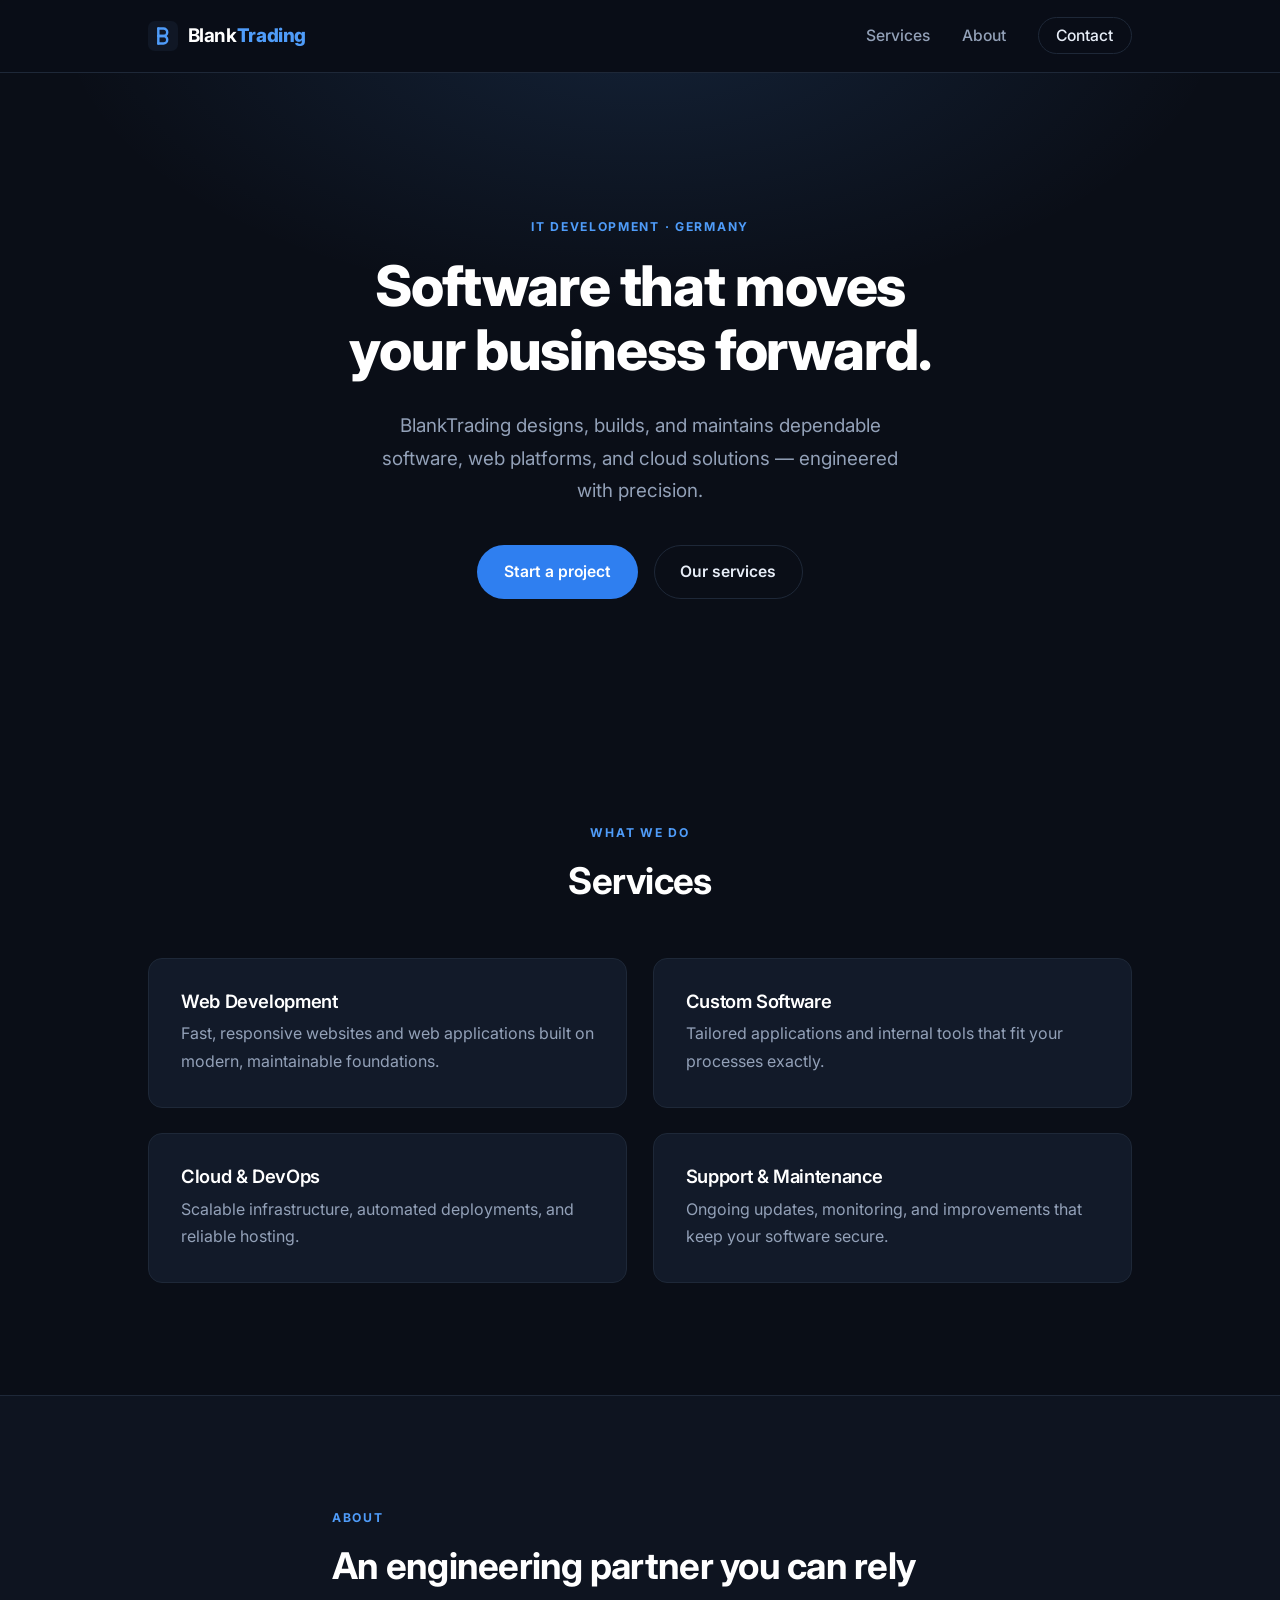
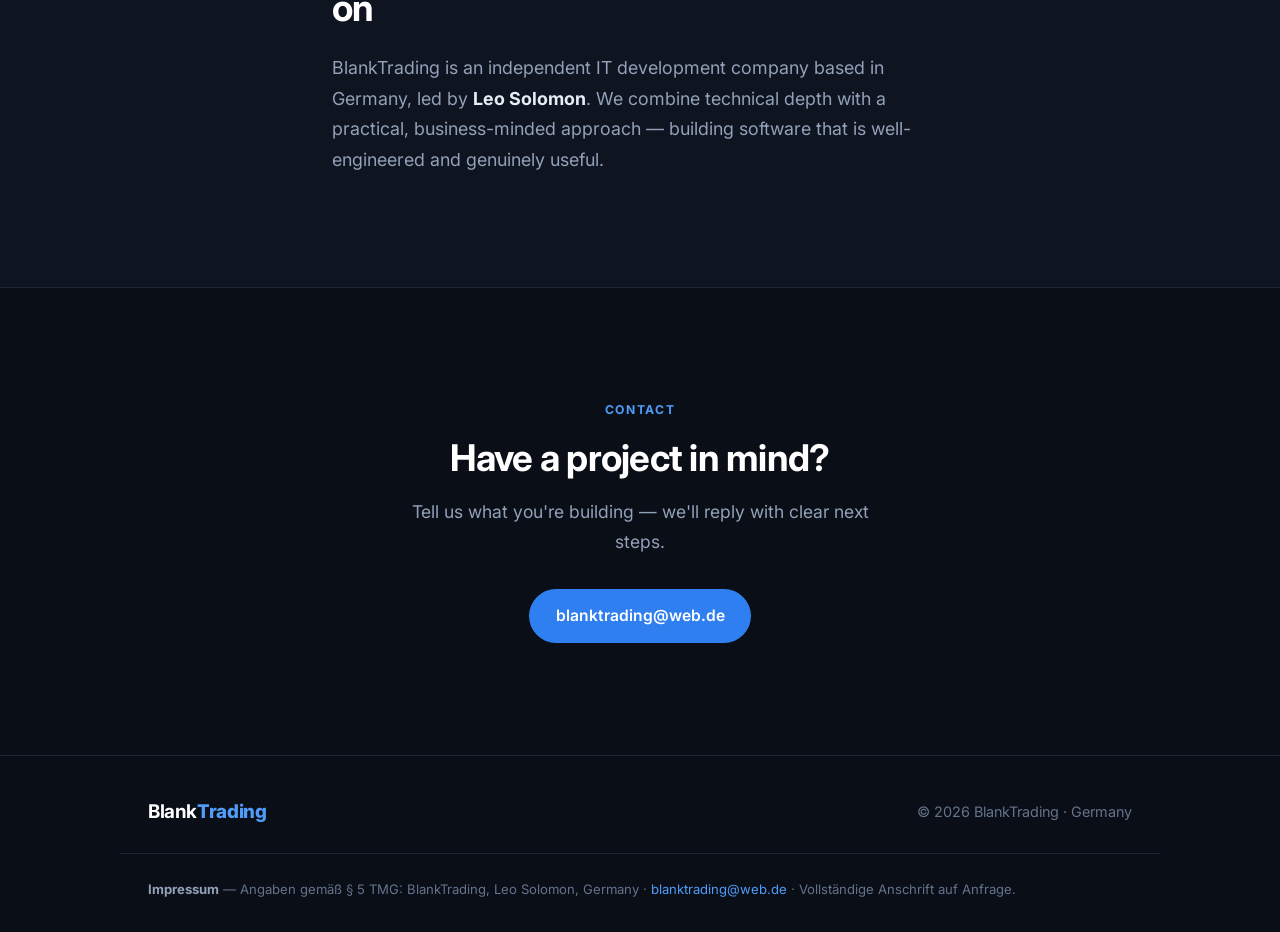
==== index.html @ 113b31e5 "Add BlankTrading company website Clean, dark, single-page advertising site for BlankTrading, an IT d" ====
<!DOCTYPE html>
<html lang="en">
<head>
  <meta charset="UTF-8" />
  <meta name="viewport" content="width=device-width, initial-scale=1.0" />
  <meta name="description" content="BlankTrading is a Germany-based IT development company building reliable software, web platforms, and cloud solutions." />
  <meta name="theme-color" content="#0a0e17" />
  <title>BlankTrading — IT Development</title>
  <link rel="preconnect" href="https://fonts.googleapis.com" />
  <link rel="preconnect" href="https://fonts.gstatic.com" crossorigin />
  <link href="https://fonts.googleapis.com/css2?family=Inter:wght@400;500;600;700;800&display=swap" rel="stylesheet" />
  <link rel="stylesheet" href="styles.css" />
  <link rel="icon" href="data:image/svg+xml,%3Csvg xmlns='http://www.w3.org/2000/svg' viewBox='0 0 32 32'%3E%3Crect width='32' height='32' rx='7' fill='%23101725'/%3E%3Cg fill='none' stroke='%234f9cf9' stroke-width='2.6' stroke-linecap='round' stroke-linejoin='round'%3E%3Cpath d='M11 8V24'/%3E%3Cpath d='M11 8H16.5a4 4 0 0 1 0 8H11'/%3E%3Cpath d='M11 16H16.5a4 4 0 0 1 0 8H11'/%3E%3C/g%3E%3C/svg%3E" />
</head>
<body>
  <a class="skip-link" href="#main">Skip to content</a>

  <header class="site-header" id="top">
    <div class="container header-inner">
      <a class="brand" href="#top" aria-label="BlankTrading home">
        <span class="brand-mark" aria-hidden="true">
          <svg viewBox="0 0 32 32" width="30" height="30" role="img">
            <rect width="32" height="32" rx="7" fill="#101725" />
            <g fill="none" stroke="#4f9cf9" stroke-width="2.6" stroke-linecap="round" stroke-linejoin="round">
              <path d="M11 8V24" />
              <path d="M11 8H16.5a4 4 0 0 1 0 8H11" />
              <path d="M11 16H16.5a4 4 0 0 1 0 8H11" />
            </g>
          </svg>
        </span>
        <span class="brand-name">Blank<strong>Trading</strong></span>
      </a>

      <nav class="site-nav" aria-label="Primary">
        <button class="nav-toggle" aria-expanded="false" aria-controls="nav-menu" aria-label="Toggle navigation">
          <span></span><span></span><span></span>
        </button>
        <ul class="nav-menu" id="nav-menu">
          <li><a href="#services">Services</a></li>
          <li><a href="#about">About</a></li>
          <li><a href="#contact" class="nav-cta">Contact</a></li>
        </ul>
      </nav>
    </div>
  </header>

  <main id="main">
    <!-- Hero -->
    <section class="hero">
      <div class="container hero-inner">
        <p class="eyebrow">IT Development · Germany</p>
        <h1>Software that moves your business forward.</h1>
        <p class="lead">
          BlankTrading designs, builds, and maintains dependable software, web
          platforms, and cloud solutions — engineered with precision.
        </p>
        <div class="hero-actions">
          <a href="#contact" class="btn btn-primary">Start a project</a>
          <a href="#services" class="btn btn-ghost">Our services</a>
        </div>
      </div>
    </section>

    <!-- Services -->
    <section class="section" id="services">
      <div class="container">
        <div class="section-head">
          <p class="eyebrow">What we do</p>
          <h2>Services</h2>
        </div>

        <div class="grid grid-2">
          <article class="card">
            <h3>Web Development</h3>
            <p>Fast, responsive websites and web applications built on modern, maintainable foundations.</p>
          </article>

          <article class="card">
            <h3>Custom Software</h3>
            <p>Tailored applications and internal tools that fit your processes exactly.</p>
          </article>

          <article class="card">
            <h3>Cloud &amp; DevOps</h3>
            <p>Scalable infrastructure, automated deployments, and reliable hosting.</p>
          </article>

          <article class="card">
            <h3>Support &amp; Maintenance</h3>
            <p>Ongoing updates, monitoring, and improvements that keep your software secure.</p>
          </article>
        </div>
      </div>
    </section>

    <!-- About -->
    <section class="section section-alt" id="about">
      <div class="container about-inner">
        <div class="section-head section-head-left">
          <p class="eyebrow">About</p>
          <h2>An engineering partner you can rely on</h2>
        </div>
        <p class="about-text">
          BlankTrading is an independent IT development company based in Germany,
          led by <strong>Leo Solomon</strong>. We combine technical depth with a
          practical, business-minded approach — building software that is
          well-engineered and genuinely useful.
        </p>
      </div>
    </section>

    <!-- Contact -->
    <section class="section contact" id="contact">
      <div class="container contact-inner">
        <p class="eyebrow">Contact</p>
        <h2>Have a project in mind?</h2>
        <p class="contact-lead">Tell us what you're building — we'll reply with clear next steps.</p>
        <a href="mailto:blanktrading@web.de" class="btn btn-primary">blanktrading@web.de</a>
      </div>
    </section>
  </main>

  <footer class="site-footer">
    <div class="container footer-inner">
      <span class="brand-name">Blank<strong>Trading</strong></span>
      <p class="footer-copy">&copy; <span id="year">2026</span> BlankTrading · Germany</p>
    </div>

    <!-- Impressum (legally required in Germany) -->
    <div class="container impressum" id="impressum">
      <p>
        <strong>Impressum</strong> — Angaben gemäß § 5 TMG:
        BlankTrading, Leo Solomon, Germany ·
        <a href="mailto:blanktrading@web.de">blanktrading@web.de</a> ·
        Vollständige Anschrift auf Anfrage.
      </p>
    </div>
  </footer>

  <script src="script.js" defer></script>
</body>
</html>
---- styles.css ----
/* ============================================================
   BlankTrading — stylesheet (dark, minimal)
   ============================================================ */

:root {
  --bg: #0a0e17;
  --bg-soft: #0e1420;
  --surface: #121a29;
  --border: #1e2838;
  --blue: #4f9cf9;
  --blue-strong: #2f7ff0;
  --text: #e7edf7;
  --muted: #93a1b8;
  --faint: #64748b;

  --radius: 14px;
  --container: 1040px;
  --font: "Inter", system-ui, -apple-system, "Segoe UI", Roboto, Helvetica, Arial, sans-serif;
}

*, *::before, *::after { box-sizing: border-box; }

html { scroll-behavior: smooth; }

body {
  margin: 0;
  font-family: var(--font);
  color: var(--text);
  background: var(--bg);
  line-height: 1.7;
  -webkit-font-smoothing: antialiased;
  text-rendering: optimizeLegibility;
}

@media (prefers-reduced-motion: reduce) {
  html { scroll-behavior: auto; }
  * { animation: none !important; transition: none !important; }
}

h1, h2, h3 { line-height: 1.15; letter-spacing: -0.02em; margin: 0 0 .5em; color: #fff; }
h1 { font-size: clamp(2.2rem, 5.2vw, 3.5rem); font-weight: 800; }
h2 { font-size: clamp(1.7rem, 3.4vw, 2.3rem); font-weight: 700; }
h3 { font-size: 1.15rem; font-weight: 600; }
p { margin: 0 0 1rem; }
a { color: var(--blue); text-decoration: none; }
a:hover { color: #7bb5fb; }
svg { display: block; max-width: 100%; }

.container {
  width: 100%;
  max-width: var(--container);
  margin: 0 auto;
  padding: 0 28px;
}

.skip-link {
  position: absolute;
  left: -999px; top: 0;
  background: var(--blue-strong);
  color: #fff;
  padding: 10px 16px;
  border-radius: 0 0 8px 0;
  z-index: 200;
}
.skip-link:focus { left: 0; }

.eyebrow {
  text-transform: uppercase;
  letter-spacing: .14em;
  font-size: .76rem;
  font-weight: 700;
  color: var(--blue);
  margin: 0 0 1rem;
}

/* ---------- Buttons ---------- */
.btn {
  display: inline-flex;
  align-items: center;
  justify-content: center;
  font-weight: 600;
  font-size: .98rem;
  padding: .8rem 1.6rem;
  border-radius: 999px;
  border: 1px solid transparent;
  cursor: pointer;
  transition: transform .15s ease, background .2s ease, border-color .2s ease, color .2s ease;
}
.btn:active { transform: translateY(1px); }
.btn-primary { background: var(--blue-strong); color: #fff; }
.btn-primary:hover { background: #3d89f5; color: #fff; }
.btn-ghost { background: transparent; color: var(--text); border-color: var(--border); }
.btn-ghost:hover { border-color: var(--blue); color: var(--blue); }

/* ---------- Header ---------- */
.site-header {
  position: sticky;
  top: 0;
  z-index: 100;
  background: rgba(10, 14, 23, .8);
  backdrop-filter: saturate(160%) blur(12px);
  border-bottom: 1px solid var(--border);
}
.header-inner {
  display: flex;
  align-items: center;
  justify-content: space-between;
  height: 72px;
}
.brand { display: inline-flex; align-items: center; gap: .6rem; color: #fff; }
.brand:hover { color: #fff; }
.brand-mark { display: inline-flex; border-radius: 8px; }
.brand-name { font-weight: 700; font-size: 1.18rem; letter-spacing: -0.02em; color: #fff; }
.brand-name strong { color: var(--blue); font-weight: 800; }

.site-nav { display: flex; align-items: center; }
.nav-menu { display: flex; align-items: center; gap: 2rem; list-style: none; margin: 0; padding: 0; }
.nav-menu a { color: var(--muted); font-weight: 500; font-size: .98rem; }
.nav-menu a:hover { color: #fff; }
.nav-cta {
  border: 1px solid var(--border);
  padding: .5rem 1.1rem;
  border-radius: 999px;
  color: var(--text) !important;
}
.nav-cta:hover { border-color: var(--blue); color: var(--blue) !important; }

.nav-toggle {
  display: none;
  flex-direction: column;
  justify-content: center;
  gap: 5px;
  width: 44px; height: 44px;
  background: transparent;
  border: 1px solid var(--border);
  border-radius: 10px;
  cursor: pointer;
}
.nav-toggle span { display: block; width: 20px; height: 2px; margin: 0 auto; background: var(--text); }

/* ---------- Hero ---------- */
.hero {
  background:
    radial-gradient(900px 460px at 50% -10%, rgba(79, 156, 249, .14), transparent 65%);
  padding: clamp(5rem, 13vw, 9rem) 0 clamp(4rem, 10vw, 7rem);
  text-align: center;
}
.hero-inner { max-width: 40rem; margin: 0 auto; }
.hero .lead {
  font-size: 1.18rem;
  color: var(--muted);
  margin: 0 auto;
  max-width: 34rem;
}
.hero-actions {
  display: flex;
  flex-wrap: wrap;
  gap: 1rem;
  justify-content: center;
  margin-top: 2.4rem;
}

/* ---------- Sections ---------- */
.section { padding: clamp(4.5rem, 9vw, 7rem) 0; }
.section-alt { background: var(--bg-soft); border-top: 1px solid var(--border); border-bottom: 1px solid var(--border); }
.section-head { max-width: 40rem; margin: 0 auto 3.5rem; text-align: center; }
.section-head-left { text-align: left; margin-left: 0; margin-bottom: 1.5rem; }

/* ---------- Grid / cards ---------- */
.grid { display: grid; gap: 1.6rem; }
.grid-2 { grid-template-columns: repeat(2, 1fr); }

.card {
  background: var(--surface);
  border: 1px solid var(--border);
  border-radius: var(--radius);
  padding: 2rem;
  transition: border-color .2s ease, transform .2s ease;
}
.card:hover { border-color: var(--blue); transform: translateY(-3px); }
.card h3 { margin-bottom: .5rem; }
.card p { margin: 0; color: var(--muted); }

/* ---------- About ---------- */
.about-inner { max-width: 42rem; }
.about-text { font-size: 1.12rem; color: var(--muted); margin: 0; }
.about-text strong { color: var(--text); }

/* ---------- Contact ---------- */
.contact { text-align: center; }
.contact-inner { max-width: 34rem; margin: 0 auto; }
.contact-lead { color: var(--muted); font-size: 1.1rem; margin: 0 0 2rem; }

/* ---------- Footer ---------- */
.site-footer {
  border-top: 1px solid var(--border);
  background: var(--bg);
  padding: 2.5rem 0 2rem;
}
.footer-inner {
  display: flex;
  flex-wrap: wrap;
  align-items: center;
  justify-content: space-between;
  gap: 1rem;
}
.footer-copy { margin: 0; color: var(--faint); font-size: .9rem; }
.impressum { padding-top: 1.5rem; margin-top: 1.5rem; border-top: 1px solid var(--border); }
.impressum p { margin: 0; color: var(--faint); font-size: .82rem; line-height: 1.7; }
.impressum strong { color: var(--muted); }
.impressum a { color: var(--blue); }

/* ---------- Responsive ---------- */
@media (max-width: 720px) {
  .grid-2 { grid-template-columns: 1fr; }
}

@media (max-width: 600px) {
  .nav-toggle { display: flex; }
  .nav-menu {
    position: absolute;
    top: 72px; left: 0; right: 0;
    flex-direction: column;
    align-items: stretch;
    gap: 0;
    background: var(--surface);
    border-bottom: 1px solid var(--border);
    padding: .5rem 0;
    display: none;
  }
  .nav-menu.open { display: flex; }
  .nav-menu li { padding: 0 28px; }
  .nav-menu a { display: block; padding: .8rem 0; }
  .nav-cta { text-align: center; margin: .5rem 0; }
}
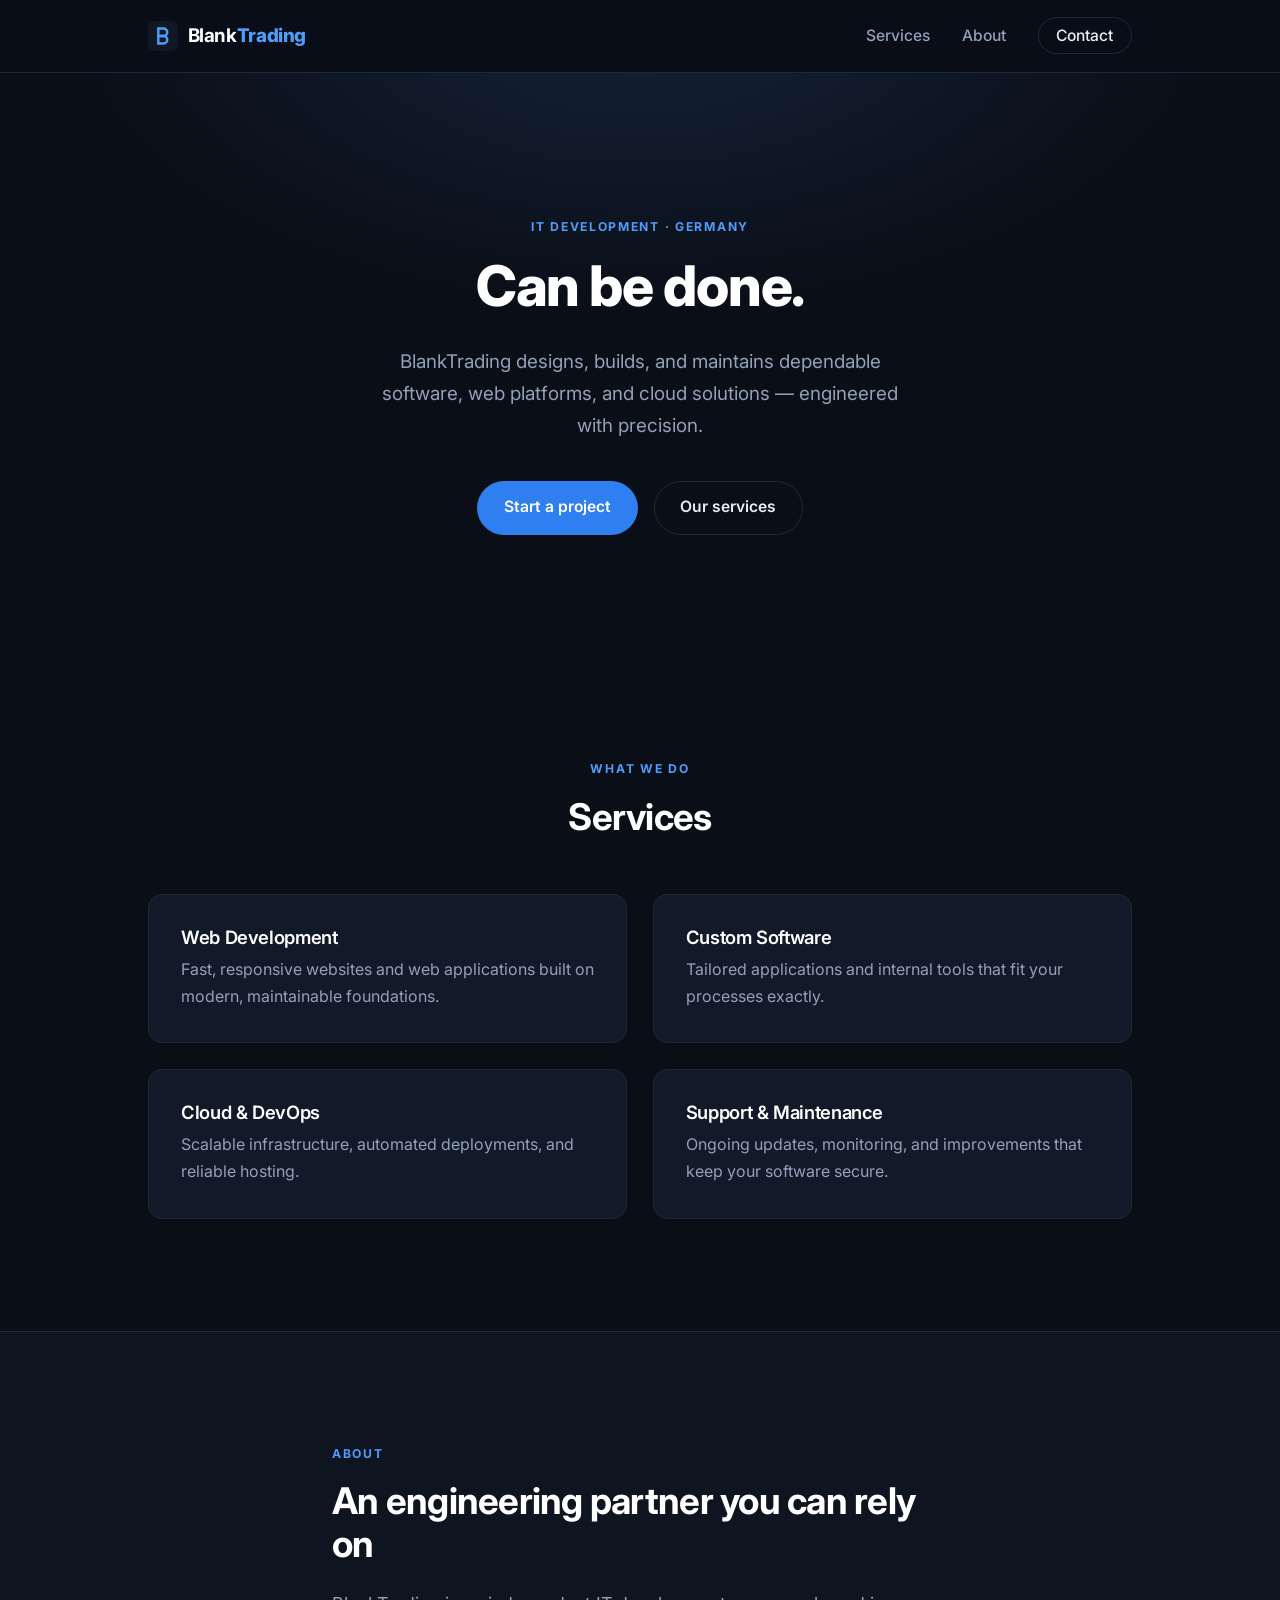
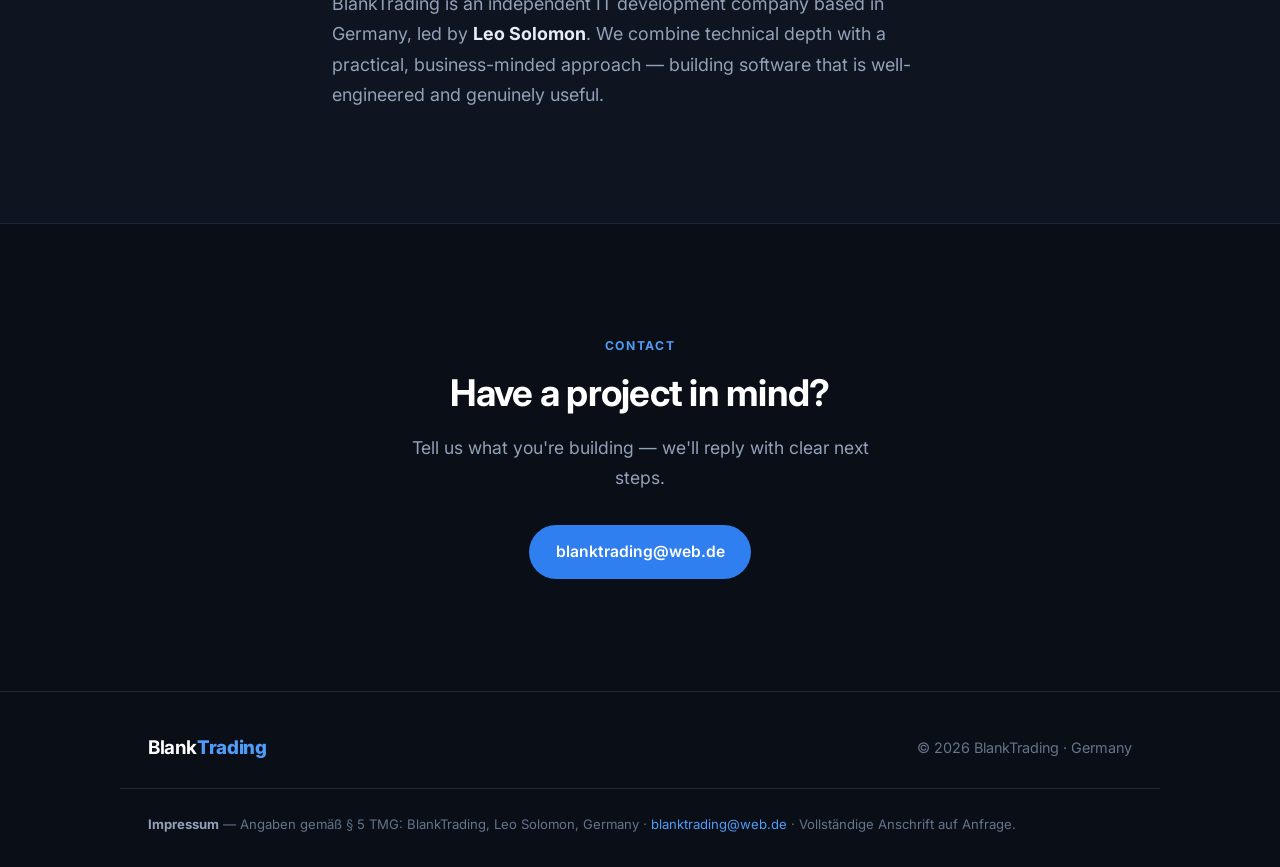
==== commit 51a763c8: "Update hero motto to "Can be done." Co-Authored-By: Claude Opus 4.8 <noreply@anthropic.com>" ====
--- a/index.html
+++ b/index.html
@@ -49,7 +49,7 @@
     <section class="hero">
       <div class="container hero-inner">
         <p class="eyebrow">IT Development · Germany</p>
-        <h1>Software that moves your business forward.</h1>
+        <h1>Can be done.</h1>
         <p class="lead">
           BlankTrading designs, builds, and maintains dependable software, web
           platforms, and cloud solutions — engineered with precision.
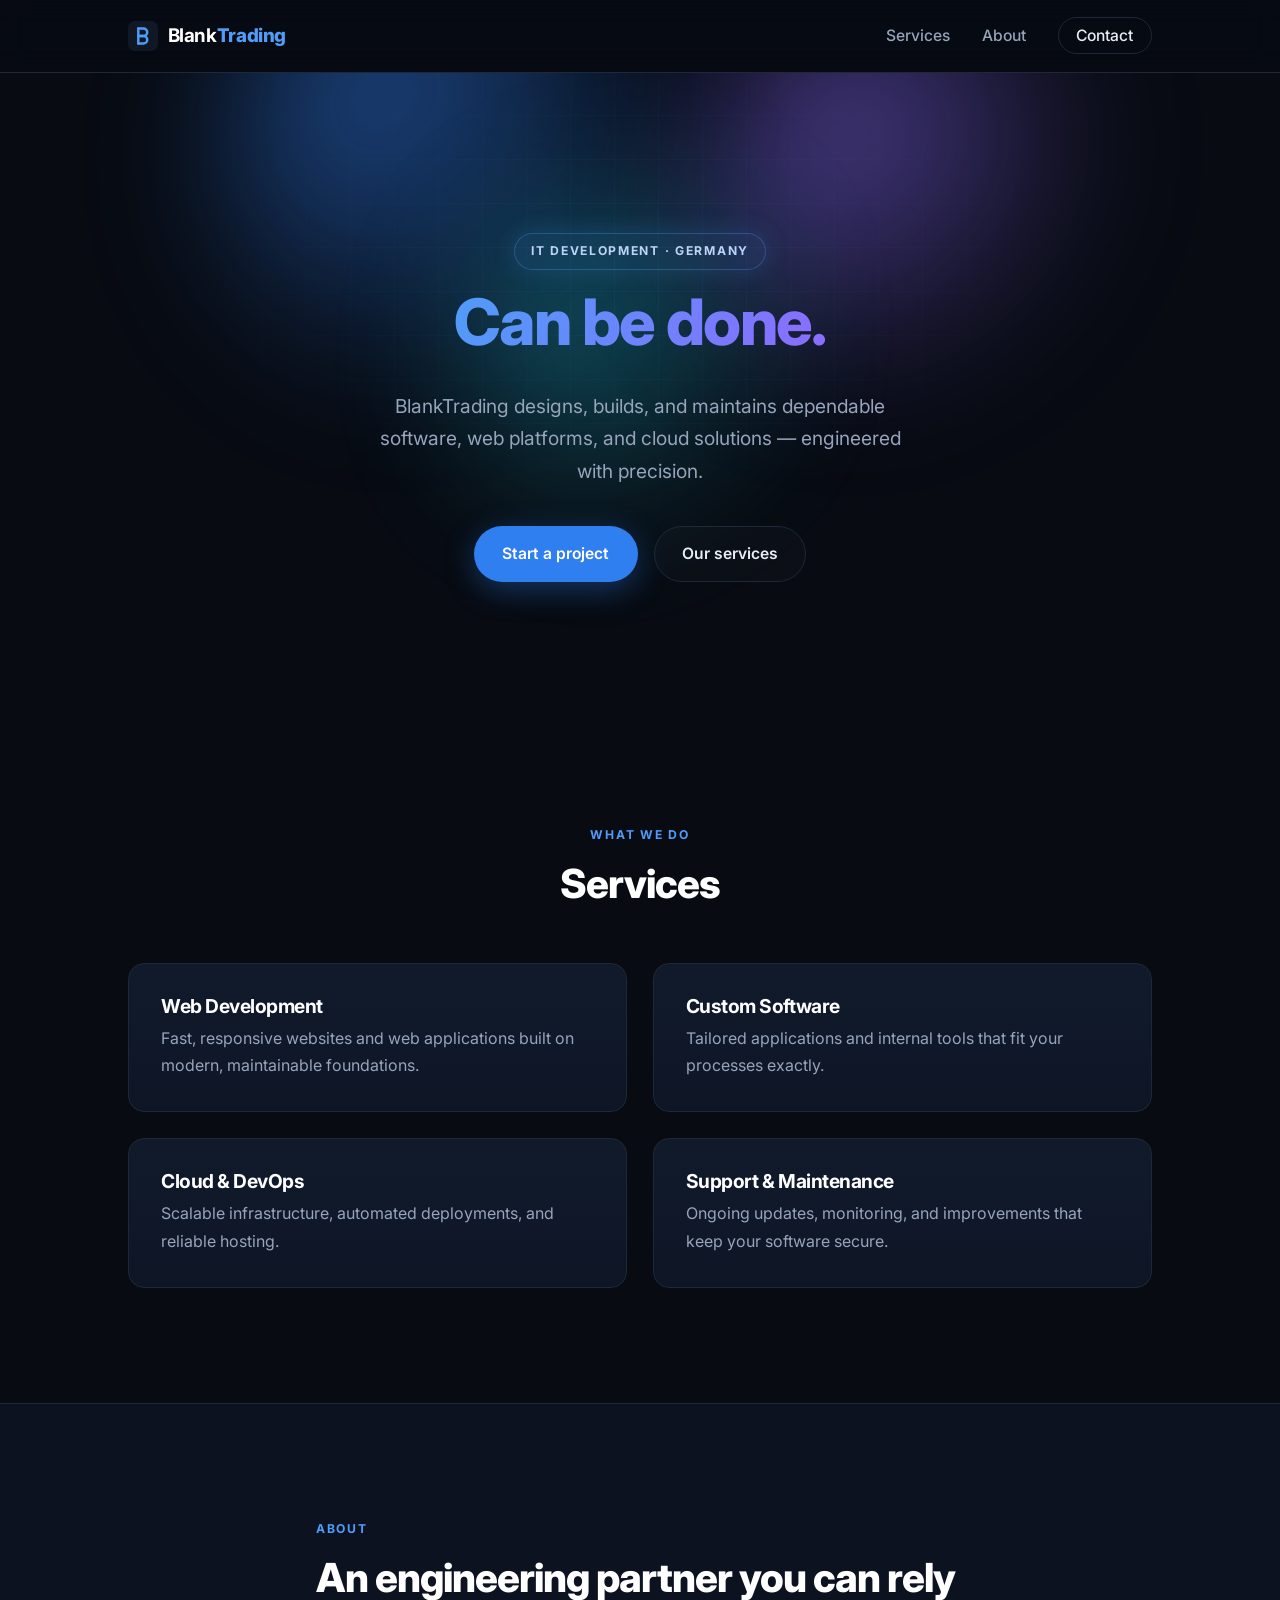
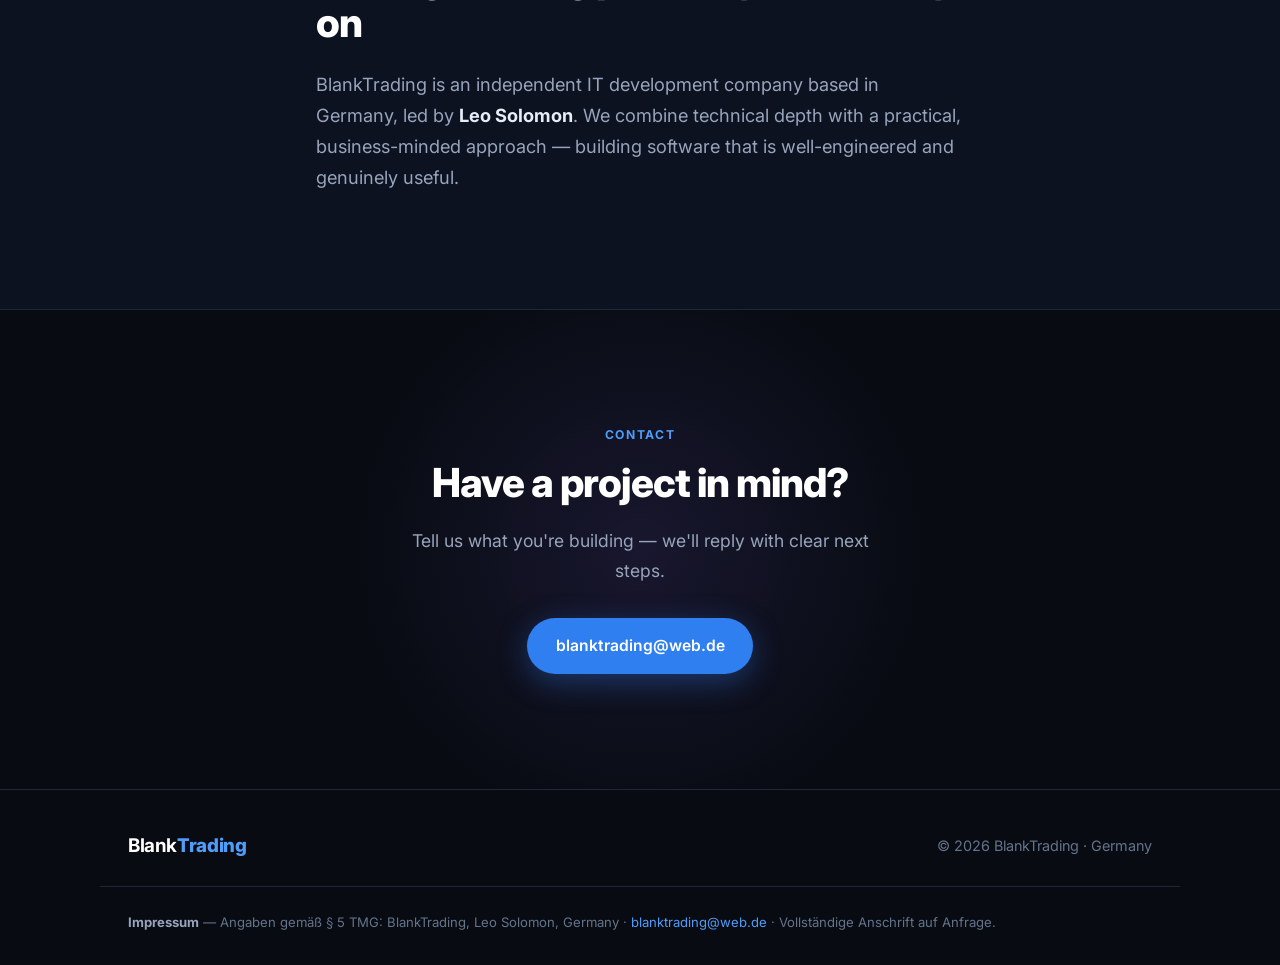
==== commit 29dbe4ad: "hihi" ====
--- a/index.html
+++ b/index.html
@@ -47,9 +47,15 @@
   <main id="main">
     <!-- Hero -->
     <section class="hero">
+      <div class="hero-bg" aria-hidden="true">
+        <span class="orb orb-1"></span>
+        <span class="orb orb-2"></span>
+        <span class="orb orb-3"></span>
+        <span class="hero-grid"></span>
+      </div>
       <div class="container hero-inner">
-        <p class="eyebrow">IT Development · Germany</p>
-        <h1>Can be done.</h1>
+        <p class="eyebrow eyebrow-badge">IT Development · Germany</p>
+        <h1><span class="grad-text">Can be done.</span></h1>
         <p class="lead">
           BlankTrading designs, builds, and maintains dependable software, web
           platforms, and cloud solutions — engineered with precision.
@@ -70,22 +76,60 @@
         </div>
 
         <div class="grid grid-2">
-          <article class="card">
+          <!-- Web Development — a website assembling itself -->
+          <article class="card card-anim" data-service="web">
+            <span class="aura aura-web" aria-hidden="true">
+              <span class="frame"></span>
+              <i class="cb cb-tl"></i><i class="cb cb-tr"></i><i class="cb cb-bl"></i><i class="cb cb-br"></i>
+              <i class="guide guide-1"></i>
+              <i class="guide guide-2"></i>
+              <span class="code">
+                <b>&lt;section class="hero"&gt;</b>
+                <b>&nbsp;&nbsp;&lt;h1&gt;Can be done.&lt;/h1&gt;</b>
+                <b>&lt;/section&gt;</b>
+              </span>
+            </span>
             <h3>Web Development</h3>
             <p>Fast, responsive websites and web applications built on modern, maintainable foundations.</p>
           </article>
 
-          <article class="card">
+          <!-- Custom Software — architecture graph with flowing data -->
+          <article class="card card-anim" data-service="software">
+            <span class="aura aura-software" aria-hidden="true">
+              <span class="frame"></span>
+              <i class="cb cb-tl"></i><i class="cb cb-tr"></i><i class="cb cb-bl"></i><i class="cb cb-br"></i>
+              <i class="nd nd-t"></i><i class="nd nd-r"></i><i class="nd nd-b"></i><i class="nd nd-l"></i>
+              <span class="code">
+                <b>#include &lt;core.h&gt;</b>
+                <b>int main() {</b>
+                <b>&nbsp;&nbsp;app.run();</b>
+              </span>
+            </span>
             <h3>Custom Software</h3>
             <p>Tailored applications and internal tools that fit your processes exactly.</p>
           </article>
 
-          <article class="card">
+          <!-- Cloud & DevOps — autoscaling servers syncing to a cloud -->
+          <article class="card card-anim" data-service="cloud">
+            <span class="aura aura-cloud" aria-hidden="true">
+              <span class="frame"></span>
+              <i class="cb cb-tl"></i><i class="cb cb-tr"></i><i class="cb cb-bl"></i><i class="cb cb-br"></i>
+              <svg class="cl cl-1" viewBox="0 0 64 40"><path d="M18 34a10 10 0 0 1 .5-19.9A13 13 0 0 1 44 15a9 9 0 0 1 4 19z"/></svg>
+              <svg class="cl cl-2" viewBox="0 0 64 40"><path d="M18 34a10 10 0 0 1 .5-19.9A13 13 0 0 1 44 15a9 9 0 0 1 4 19z"/></svg>
+              <svg class="cl cl-3" viewBox="0 0 64 40"><path d="M18 34a10 10 0 0 1 .5-19.9A13 13 0 0 1 44 15a9 9 0 0 1 4 19z"/></svg>
+            </span>
             <h3>Cloud &amp; DevOps</h3>
             <p>Scalable infrastructure, automated deployments, and reliable hosting.</p>
           </article>
 
-          <article class="card">
+          <!-- Support & Maintenance — live monitoring graph -->
+          <article class="card card-anim" data-service="support">
+            <span class="aura aura-support" aria-hidden="true">
+              <span class="frame"></span>
+              <i class="cb cb-tl"></i><i class="cb cb-tr"></i><i class="cb cb-bl"></i><i class="cb cb-br"></i>
+              <i class="st st-1"></i>
+              <i class="st st-2"></i>
+            </span>
             <h3>Support &amp; Maintenance</h3>
             <p>Ongoing updates, monitoring, and improvements that keep your software secure.</p>
           </article>
--- a/styles.css
+++ b/styles.css
@@ -1,20 +1,26 @@
 /* ============================================================
-   BlankTrading — stylesheet (dark, minimal)
+   BlankTrading — stylesheet (dark, flashy)
    ============================================================ */
 
 :root {
-  --bg: #0a0e17;
-  --bg-soft: #0e1420;
-  --surface: #121a29;
+  --bg: #080b12;
+  --bg-soft: #0c1220;
+  --surface: #111a2b;
+  --surface-2: #0e1626;
   --border: #1e2838;
   --blue: #4f9cf9;
   --blue-strong: #2f7ff0;
+  --cyan: #22d3ee;
+  --violet: #8b6cff;
   --text: #e7edf7;
-  --muted: #93a1b8;
+  --muted: #97a4bb;
   --faint: #64748b;
 
-  --radius: 14px;
-  --container: 1040px;
+  --grad: linear-gradient(120deg, #4f9cf9, #8b6cff 45%, #22d3ee);
+  --grad-soft: linear-gradient(120deg, rgba(79,156,249,.9), rgba(139,108,255,.9), rgba(34,211,238,.9));
+
+  --radius: 16px;
+  --container: 1080px;
   --font: "Inter", system-ui, -apple-system, "Segoe UI", Roboto, Helvetica, Arial, sans-serif;
 }
 
@@ -30,17 +36,19 @@
   line-height: 1.7;
   -webkit-font-smoothing: antialiased;
   text-rendering: optimizeLegibility;
+  overflow-x: hidden;
 }
 
 @media (prefers-reduced-motion: reduce) {
   html { scroll-behavior: auto; }
-  * { animation: none !important; transition: none !important; }
-}
-
-h1, h2, h3 { line-height: 1.15; letter-spacing: -0.02em; margin: 0 0 .5em; color: #fff; }
-h1 { font-size: clamp(2.2rem, 5.2vw, 3.5rem); font-weight: 800; }
-h2 { font-size: clamp(1.7rem, 3.4vw, 2.3rem); font-weight: 700; }
-h3 { font-size: 1.15rem; font-weight: 600; }
+  *, *::before, *::after { animation: none !important; transition: none !important; }
+  .reveal { opacity: 1 !important; transform: none !important; }
+}
+
+h1, h2, h3 { line-height: 1.12; letter-spacing: -0.025em; margin: 0 0 .5em; color: #fff; }
+h1 { font-size: clamp(2.4rem, 6vw, 4rem); font-weight: 800; }
+h2 { font-size: clamp(1.8rem, 3.6vw, 2.5rem); font-weight: 800; }
+h3 { font-size: 1.2rem; font-weight: 700; }
 p { margin: 0 0 1rem; }
 a { color: var(--blue); text-decoration: none; }
 a:hover { color: #7bb5fb; }
@@ -51,6 +59,20 @@
   max-width: var(--container);
   margin: 0 auto;
   padding: 0 28px;
+}
+
+.grad-text {
+  background: var(--grad);
+  background-size: 220% 220%;
+  -webkit-background-clip: text;
+  background-clip: text;
+  -webkit-text-fill-color: transparent;
+  color: transparent;
+  animation: grad-shift 6s ease infinite;
+}
+@keyframes grad-shift {
+  0%, 100% { background-position: 0% 50%; }
+  50% { background-position: 100% 50%; }
 }
 
 .skip-link {
@@ -72,33 +94,64 @@
   color: var(--blue);
   margin: 0 0 1rem;
 }
+.eyebrow-badge {
+  display: inline-block;
+  padding: .45rem 1rem;
+  border-radius: 999px;
+  border: 1px solid rgba(79,156,249,.3);
+  background: rgba(79,156,249,.08);
+  color: #bcd4f7;
+  box-shadow: 0 0 24px rgba(79,156,249,.18);
+}
 
 /* ---------- Buttons ---------- */
 .btn {
+  position: relative;
   display: inline-flex;
   align-items: center;
   justify-content: center;
   font-weight: 600;
   font-size: .98rem;
-  padding: .8rem 1.6rem;
+  padding: .85rem 1.7rem;
   border-radius: 999px;
   border: 1px solid transparent;
   cursor: pointer;
-  transition: transform .15s ease, background .2s ease, border-color .2s ease, color .2s ease;
+  overflow: hidden;
+  transition: transform .18s ease, box-shadow .25s ease, background .2s ease, border-color .2s ease, color .2s ease;
 }
 .btn:active { transform: translateY(1px); }
-.btn-primary { background: var(--blue-strong); color: #fff; }
-.btn-primary:hover { background: #3d89f5; color: #fff; }
-.btn-ghost { background: transparent; color: var(--text); border-color: var(--border); }
-.btn-ghost:hover { border-color: var(--blue); color: var(--blue); }
+/* Shine sweep */
+.btn::after {
+  content: "";
+  position: absolute;
+  top: 0; left: -120%;
+  width: 60%; height: 100%;
+  background: linear-gradient(100deg, transparent, rgba(255,255,255,.35), transparent);
+  transform: skewX(-18deg);
+  transition: left .6s ease;
+}
+.btn:hover::after { left: 140%; }
+.btn-primary {
+  background: var(--blue-strong);
+  color: #fff;
+  box-shadow: 0 8px 30px rgba(47,127,240,.35);
+}
+.btn-primary:hover {
+  background: #3d89f5;
+  color: #fff;
+  transform: translateY(-2px);
+  box-shadow: 0 12px 40px rgba(47,127,240,.5);
+}
+.btn-ghost { background: rgba(255,255,255,.02); color: var(--text); border-color: var(--border); }
+.btn-ghost:hover { border-color: var(--blue); color: var(--blue); transform: translateY(-2px); box-shadow: 0 8px 30px rgba(79,156,249,.2); }
 
 /* ---------- Header ---------- */
 .site-header {
   position: sticky;
   top: 0;
   z-index: 100;
-  background: rgba(10, 14, 23, .8);
-  backdrop-filter: saturate(160%) blur(12px);
+  background: rgba(8, 11, 18, .72);
+  backdrop-filter: saturate(160%) blur(14px);
   border-bottom: 1px solid var(--border);
 }
 .header-inner {
@@ -109,13 +162,24 @@
 }
 .brand { display: inline-flex; align-items: center; gap: .6rem; color: #fff; }
 .brand:hover { color: #fff; }
-.brand-mark { display: inline-flex; border-radius: 8px; }
+.brand-mark { display: inline-flex; border-radius: 8px; transition: transform .3s ease; }
+.brand:hover .brand-mark { transform: rotate(-8deg) scale(1.05); }
 .brand-name { font-weight: 700; font-size: 1.18rem; letter-spacing: -0.02em; color: #fff; }
 .brand-name strong { color: var(--blue); font-weight: 800; }
 
 .site-nav { display: flex; align-items: center; }
 .nav-menu { display: flex; align-items: center; gap: 2rem; list-style: none; margin: 0; padding: 0; }
-.nav-menu a { color: var(--muted); font-weight: 500; font-size: .98rem; }
+.nav-menu a { position: relative; color: var(--muted); font-weight: 500; font-size: .98rem; }
+.nav-menu a:not(.nav-cta)::after {
+  content: "";
+  position: absolute;
+  left: 0; bottom: -4px;
+  width: 0; height: 2px;
+  border-radius: 2px;
+  background: var(--grad);
+  transition: width .25s ease;
+}
+.nav-menu a:not(.nav-cta):hover::after { width: 100%; }
 .nav-menu a:hover { color: #fff; }
 .nav-cta {
   border: 1px solid var(--border);
@@ -123,7 +187,7 @@
   border-radius: 999px;
   color: var(--text) !important;
 }
-.nav-cta:hover { border-color: var(--blue); color: var(--blue) !important; }
+.nav-cta:hover { border-color: var(--blue); color: var(--blue) !important; box-shadow: 0 6px 20px rgba(79,156,249,.2); }
 
 .nav-toggle {
   display: none;
@@ -140,17 +204,59 @@
 
 /* ---------- Hero ---------- */
 .hero {
-  background:
-    radial-gradient(900px 460px at 50% -10%, rgba(79, 156, 249, .14), transparent 65%);
-  padding: clamp(5rem, 13vw, 9rem) 0 clamp(4rem, 10vw, 7rem);
+  position: relative;
+  padding: clamp(5.5rem, 14vw, 10rem) 0 clamp(4.5rem, 11vw, 8rem);
   text-align: center;
-}
-.hero-inner { max-width: 40rem; margin: 0 auto; }
+  overflow: hidden;
+}
+.hero-bg { position: absolute; inset: 0; z-index: 0; pointer-events: none; }
+.orb {
+  position: absolute;
+  border-radius: 50%;
+  filter: blur(70px);
+  opacity: .55;
+  will-change: transform;
+}
+.orb-1 {
+  width: 480px; height: 480px;
+  top: -140px; left: 50%; margin-left: -420px;
+  background: radial-gradient(circle at 30% 30%, #2f7ff0, transparent 70%);
+  animation: float-orb 14s ease-in-out infinite;
+}
+.orb-2 {
+  width: 420px; height: 420px;
+  top: -80px; left: 50%; margin-left: 60px;
+  background: radial-gradient(circle at 30% 30%, #8b6cff, transparent 70%);
+  animation: float-orb 18s ease-in-out infinite reverse;
+}
+.orb-3 {
+  width: 360px; height: 360px;
+  top: 120px; left: 50%; margin-left: -180px;
+  background: radial-gradient(circle at 30% 30%, #22d3ee, transparent 70%);
+  opacity: .4;
+  animation: float-orb 20s ease-in-out infinite;
+}
+@keyframes float-orb {
+  0%, 100% { transform: translate(0, 0) scale(1); }
+  33% { transform: translate(40px, 30px) scale(1.08); }
+  66% { transform: translate(-30px, 20px) scale(.96); }
+}
+.hero-grid {
+  position: absolute;
+  inset: -2px;
+  background-image:
+    linear-gradient(rgba(79,156,249,.06) 1px, transparent 1px),
+    linear-gradient(90deg, rgba(79,156,249,.06) 1px, transparent 1px);
+  background-size: 44px 44px;
+  mask-image: radial-gradient(650px 400px at 50% 30%, #000 0%, transparent 75%);
+  -webkit-mask-image: radial-gradient(650px 400px at 50% 30%, #000 0%, transparent 75%);
+}
+.hero-inner { position: relative; z-index: 1; max-width: 42rem; margin: 0 auto; }
 .hero .lead {
-  font-size: 1.18rem;
+  font-size: 1.2rem;
   color: var(--muted);
   margin: 0 auto;
-  max-width: 34rem;
+  max-width: 35rem;
 }
 .hero-actions {
   display: flex;
@@ -159,36 +265,290 @@
   justify-content: center;
   margin-top: 2.4rem;
 }
+.hero-chips {
+  display: flex;
+  flex-wrap: wrap;
+  justify-content: center;
+  gap: .55rem;
+  list-style: none;
+  margin: 2.8rem 0 0;
+  padding: 0;
+}
+.hero-chips li {
+  font-size: .8rem;
+  font-weight: 600;
+  color: var(--muted);
+  padding: .35rem .85rem;
+  border-radius: 999px;
+  border: 1px solid var(--border);
+  background: rgba(255,255,255,.02);
+  transition: color .2s ease, border-color .2s ease, transform .2s ease, box-shadow .2s ease;
+}
+.hero-chips li:hover {
+  color: #fff;
+  border-color: var(--blue);
+  transform: translateY(-3px);
+  box-shadow: 0 8px 22px rgba(79,156,249,.22);
+}
 
 /* ---------- Sections ---------- */
-.section { padding: clamp(4.5rem, 9vw, 7rem) 0; }
+.section { position: relative; padding: clamp(4.5rem, 9vw, 7.5rem) 0; }
 .section-alt { background: var(--bg-soft); border-top: 1px solid var(--border); border-bottom: 1px solid var(--border); }
 .section-head { max-width: 40rem; margin: 0 auto 3.5rem; text-align: center; }
 .section-head-left { text-align: left; margin-left: 0; margin-bottom: 1.5rem; }
 
+/* ---------- Scroll reveal ---------- */
+.reveal {
+  opacity: 0;
+  transform: translateY(26px);
+  transition: opacity .7s cubic-bezier(.2,.7,.2,1), transform .7s cubic-bezier(.2,.7,.2,1);
+}
+.reveal.in { opacity: 1; transform: none; }
+
 /* ---------- Grid / cards ---------- */
 .grid { display: grid; gap: 1.6rem; }
 .grid-2 { grid-template-columns: repeat(2, 1fr); }
 
 .card {
-  background: var(--surface);
+  position: relative;
+  background: linear-gradient(180deg, var(--surface), var(--surface-2));
   border: 1px solid var(--border);
   border-radius: var(--radius);
   padding: 2rem;
-  transition: border-color .2s ease, transform .2s ease;
-}
-.card:hover { border-color: var(--blue); transform: translateY(-3px); }
+  transition: transform .3s cubic-bezier(.2,.7,.2,1), box-shadow .3s ease, border-color .3s ease;
+}
 .card h3 { margin-bottom: .5rem; }
 .card p { margin: 0; color: var(--muted); }
 
+/* ============================================================
+   Service card hover animations
+   ============================================================ */
+.card-anim { overflow: visible; }
+.card-anim:hover {
+  transform: translateY(-6px);
+  border-color: transparent;
+  box-shadow: 0 24px 60px rgba(0,0,0,.5), 0 0 40px rgba(79,156,249,.18);
+}
+
+/* Animated gradient border ring (masked so only the edge shows) */
+.card-anim::before {
+  content: "";
+  position: absolute;
+  inset: 0;
+  border-radius: var(--radius);
+  padding: 1.4px;
+  background: var(--grad);
+  background-size: 200% 200%;
+  -webkit-mask: linear-gradient(#000 0 0) content-box, linear-gradient(#000 0 0);
+  -webkit-mask-composite: xor;
+  mask: linear-gradient(#000 0 0) content-box, linear-gradient(#000 0 0);
+  mask-composite: exclude;
+  opacity: 0;
+  transition: opacity .3s ease;
+  pointer-events: none;
+  z-index: 2;
+}
+.card-anim:hover::before { opacity: 1; animation: grad-shift 4s ease infinite; }
+
+/* Cursor-following spotlight */
+.card-anim::after {
+  content: "";
+  position: absolute;
+  inset: 0;
+  border-radius: var(--radius);
+  background: radial-gradient(260px 200px at var(--mx, 50%) var(--my, 0%), rgba(79,156,249,.16), transparent 70%);
+  opacity: 0;
+  transition: opacity .3s ease;
+  pointer-events: none;
+  z-index: 1;
+}
+.card-anim:hover::after { opacity: 1; }
+
+.card-anim > * { position: relative; z-index: 3; }
+
+/* Hover "aura" — themed work animations appear AROUND the card,
+   transforming its surroundings. Nothing shows at rest. */
+@property --sweep { syntax: "<angle>"; inherits: false; initial-value: 0deg; }
+
+.aura {
+  position: absolute;
+  inset: 0;
+  z-index: 5;
+  pointer-events: none;
+  opacity: 0;
+  transition: opacity .35s ease;
+}
+.card-anim:hover .aura { opacity: 1; }
+
+/* Accent colour per service */
+.aura-web      { --accent: #4f9cf9; --accent-rgb: 79,156,249; }
+.aura-software { --accent: #8b6cff; --accent-rgb: 139,108,255; }
+.aura-cloud    { --accent: #22d3ee; --accent-rgb: 34,211,238; }
+.aura-support  { --accent: #57c95a; --accent-rgb: 87,201,90; }
+
+/* Light sweeping around the card's border */
+.frame {
+  position: absolute;
+  inset: -7px;
+  border-radius: 22px;
+  padding: 2px;
+  background: conic-gradient(from var(--sweep),
+      transparent 0deg,
+      rgba(var(--accent-rgb), .15) 8deg,
+      var(--accent) 26deg,
+      rgba(var(--accent-rgb), .15) 44deg,
+      transparent 70deg,
+      transparent 360deg);
+  -webkit-mask: linear-gradient(#000 0 0) content-box, linear-gradient(#000 0 0);
+  -webkit-mask-composite: xor;
+          mask: linear-gradient(#000 0 0) content-box, linear-gradient(#000 0 0);
+          mask-composite: exclude;
+  filter: drop-shadow(0 0 7px rgba(var(--accent-rgb), .8));
+}
+.card-anim:hover .frame { animation: sweep 2.4s linear infinite; }
+@keyframes sweep { to { --sweep: 360deg; } }
+
+/* Corner brackets that snap out around the card */
+.cb {
+  position: absolute;
+  width: 15px; height: 15px;
+  border: 2px solid var(--accent);
+  box-shadow: 0 0 8px rgba(var(--accent-rgb), .7);
+  opacity: 0;
+}
+.cb-tl { top: -7px;    left: -7px;  border-right: 0; border-bottom: 0; border-radius: 6px 0 0 0; }
+.cb-tr { top: -7px;    right: -7px; border-left: 0;  border-bottom: 0; border-radius: 0 6px 0 0; }
+.cb-bl { bottom: -7px; left: -7px;  border-right: 0; border-top: 0;    border-radius: 0 0 0 6px; }
+.cb-br { bottom: -7px; right: -7px; border-left: 0;  border-top: 0;    border-radius: 0 0 6px 0; }
+.card-anim:hover .cb { animation: cb-pop .45s ease forwards; }
+.card-anim:hover .cb-tr { animation-delay: .06s; }
+.card-anim:hover .cb-bl { animation-delay: .12s; }
+.card-anim:hover .cb-br { animation-delay: .18s; }
+@keyframes cb-pop {
+  0%   { opacity: 0; transform: scale(.4); }
+  60%  { opacity: 1; }
+  100% { opacity: 1; transform: scale(1); }
+}
+
+/* Web: blueprint guide lines stretching past the sides */
+.guide {
+  position: absolute;
+  left: -18px; right: -18px;
+  height: 0;
+  border-top: 1px dashed rgba(var(--accent-rgb), .55);
+  opacity: 0;
+  transform: scaleX(.3);
+}
+.guide-1 { top: 32%; }
+.guide-2 { bottom: 32%; }
+.card-anim:hover .guide { animation: guide-in .55s ease forwards; }
+.card-anim:hover .guide-2 { animation-delay: .12s; }
+@keyframes guide-in { to { opacity: 1; transform: scaleX(1); } }
+
+/* Web & Software: lines of code appearing on the top brim */
+.code {
+  position: absolute;
+  left: 16px;
+  bottom: calc(100% + 8px);
+  display: flex;
+  flex-direction: column;
+  align-items: flex-start;
+  gap: 3px;
+  font: 700 11px/1.3 "SFMono-Regular", ui-monospace, "Cascadia Code", Consolas, monospace;
+  white-space: nowrap;
+}
+.code b {
+  color: var(--accent);
+  text-shadow: 0 0 8px rgba(var(--accent-rgb), .55);
+  opacity: 0;
+  transform: translateX(-8px);
+}
+.card-anim:hover .code b { animation: code-line 2.6s ease-in-out infinite; }
+.card-anim:hover .code b:nth-child(2) { animation-delay: .3s; }
+.card-anim:hover .code b:nth-child(3) { animation-delay: .6s; }
+@keyframes code-line {
+  0%   { opacity: 0; transform: translateX(-8px); }
+  14%  { opacity: 1; transform: translateX(0); }
+  72%  { opacity: 1; transform: translateX(0); }
+  100% { opacity: 0; transform: translateX(-8px); }
+}
+
+/* Software: architecture nodes pulsing on the card's edges */
+.nd {
+  position: absolute;
+  width: 10px; height: 10px;
+  border-radius: 2px;
+  background: var(--surface);
+  border: 2px solid var(--accent);
+  box-shadow: 0 0 8px rgba(var(--accent-rgb), .8);
+}
+.nd-t { top: -6px;    left: 50%; margin-left: -5px; }
+.nd-b { bottom: -6px; left: 50%; margin-left: -5px; }
+.nd-l { left: -6px;   top: 50%;  margin-top: -5px; }
+.nd-r { right: -6px;  top: 50%;  margin-top: -5px; }
+.card-anim:hover .nd { animation: nd-pulse 1.6s ease-in-out infinite; }
+.card-anim:hover .nd-r { animation-delay: .2s; }
+.card-anim:hover .nd-b { animation-delay: .4s; }
+.card-anim:hover .nd-l { animation-delay: .6s; }
+@keyframes nd-pulse {
+  0%, 100% { transform: scale(.8); box-shadow: 0 0 6px rgba(var(--accent-rgb), .5); }
+  50%      { transform: scale(1.2); box-shadow: 0 0 14px rgba(var(--accent-rgb), 1); }
+}
+
+/* Cloud: clouds drifting above the card */
+.cl {
+  position: absolute;
+  top: -24px;
+  width: 44px;
+  fill: var(--accent);
+  filter: drop-shadow(0 0 8px rgba(var(--accent-rgb), .8));
+  opacity: 0;
+}
+.cl-1 { left: 8%; }
+.cl-2 { left: 42%; top: -30px; width: 34px; }
+.cl-3 { left: 72%; top: -20px; width: 40px; }
+.card-anim:hover .cl { animation: cl-float 3s ease-in-out infinite; }
+.card-anim:hover .cl-2 { animation-delay: .4s; }
+.card-anim:hover .cl-3 { animation-delay: .8s; }
+@keyframes cl-float {
+  0%   { opacity: 0; transform: translateY(8px); }
+  25%  { opacity: 1; }
+  75%  { opacity: 1; transform: translateY(-4px); }
+  100% { opacity: .5; transform: translateY(-9px); }
+}
+
+/* Support: monitoring status dots blinking above the card */
+.st {
+  position: absolute;
+  top: -6px;
+  width: 9px; height: 9px;
+  border-radius: 50%;
+  background: var(--accent);
+  box-shadow: 0 0 10px rgba(var(--accent-rgb), 1);
+}
+.st-1 { left: 20px; }
+.st-2 { right: 20px; }
+.card-anim:hover .st { animation: st-blink 1.1s ease-in-out infinite; }
+.card-anim:hover .st-2 { animation-delay: .55s; }
+@keyframes st-blink { 0%, 100% { opacity: 1; } 50% { opacity: .25; } }
+
 /* ---------- About ---------- */
-.about-inner { max-width: 42rem; }
-.about-text { font-size: 1.12rem; color: var(--muted); margin: 0; }
+.about-inner { max-width: 44rem; }
+.about-text { font-size: 1.14rem; color: var(--muted); margin: 0; }
 .about-text strong { color: var(--text); }
 
 /* ---------- Contact ---------- */
-.contact { text-align: center; }
-.contact-inner { max-width: 34rem; margin: 0 auto; }
+.contact { text-align: center; overflow: hidden; }
+.contact::before {
+  content: "";
+  position: absolute;
+  width: 620px; height: 620px;
+  left: 50%; top: 50%;
+  transform: translate(-50%, -50%);
+  background: radial-gradient(circle, rgba(139,108,255,.12), transparent 65%);
+  pointer-events: none;
+}
+.contact-inner { position: relative; max-width: 34rem; margin: 0 auto; }
 .contact-lead { color: var(--muted); font-size: 1.1rem; margin: 0 0 2rem; }
 
 /* ---------- Footer ---------- */
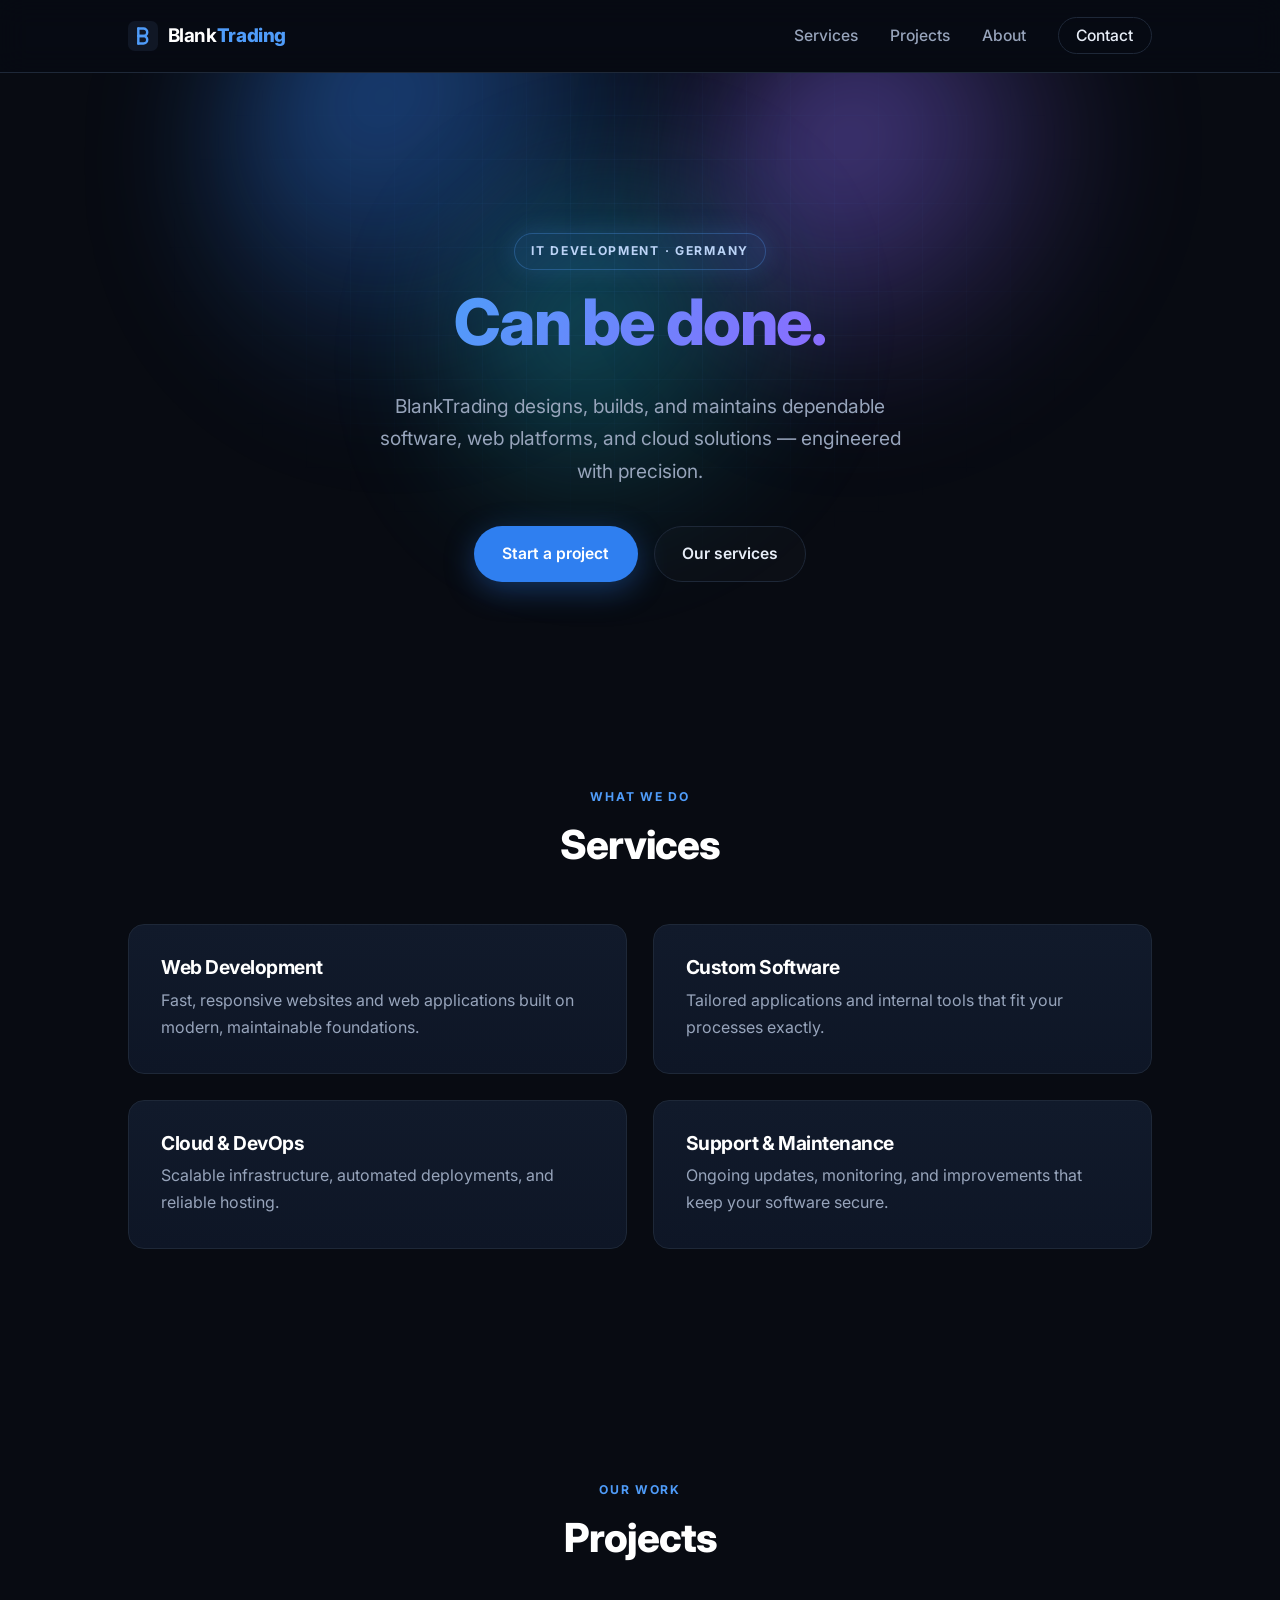
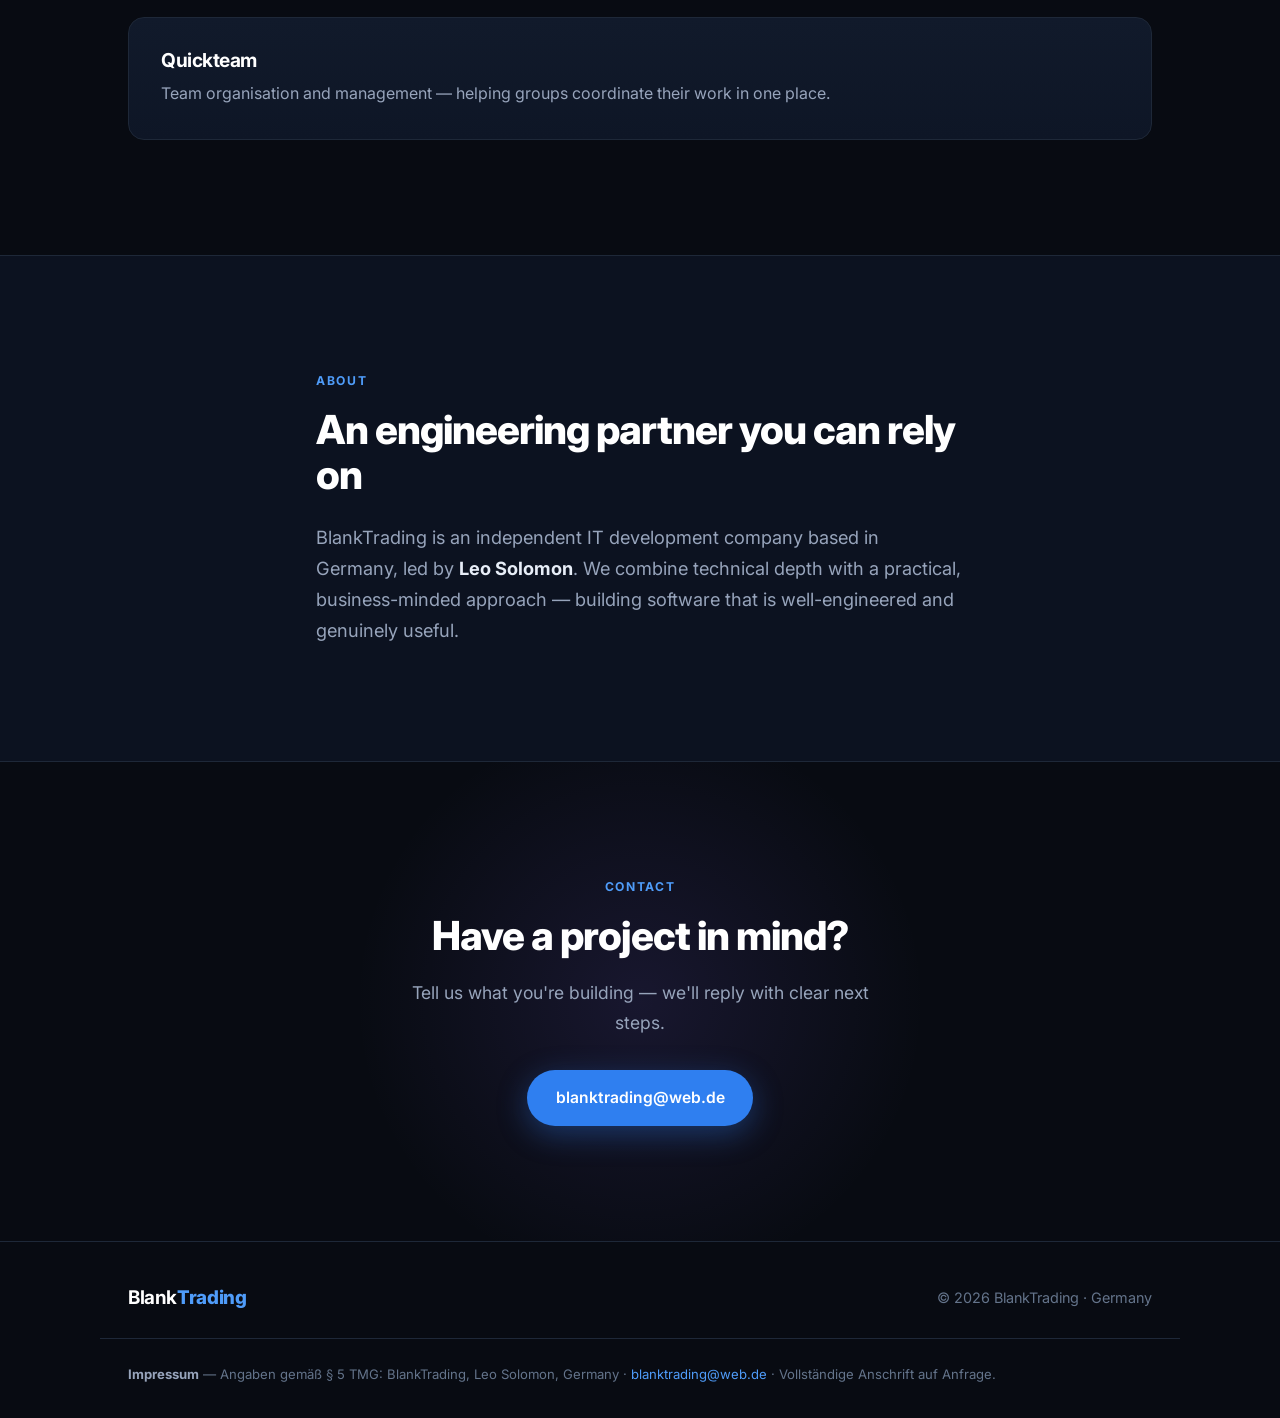
==== commit e5b73912: "Add Quickteam project and lift Services heading Co-Authored-By: Claude Opus 4.8 <noreply@anthropic.c" ====
--- a/index.html
+++ b/index.html
@@ -37,6 +37,7 @@
         </button>
         <ul class="nav-menu" id="nav-menu">
           <li><a href="#services">Services</a></li>
+          <li><a href="#projects">Projects</a></li>
           <li><a href="#about">About</a></li>
           <li><a href="#contact" class="nav-cta">Contact</a></li>
         </ul>
@@ -137,6 +138,23 @@
       </div>
     </section>
 
+    <!-- Projects -->
+    <section class="section" id="projects">
+      <div class="container">
+        <div class="section-head">
+          <p class="eyebrow">Our work</p>
+          <h2>Projects</h2>
+        </div>
+
+        <div class="projects-grid">
+          <article class="card card-anim">
+            <h3>Quickteam</h3>
+            <p>Team organisation and management — helping groups coordinate their work in one place.</p>
+          </article>
+        </div>
+      </div>
+    </section>
+
     <!-- About -->
     <section class="section section-alt" id="about">
       <div class="container about-inner">
--- a/styles.css
+++ b/styles.css
@@ -293,6 +293,7 @@
 
 /* ---------- Sections ---------- */
 .section { position: relative; padding: clamp(4.5rem, 9vw, 7.5rem) 0; }
+#services { padding-top: clamp(3rem, 6vw, 5rem); }
 .section-alt { background: var(--bg-soft); border-top: 1px solid var(--border); border-bottom: 1px solid var(--border); }
 .section-head { max-width: 40rem; margin: 0 auto 3.5rem; text-align: center; }
 .section-head-left { text-align: left; margin-left: 0; margin-bottom: 1.5rem; }
@@ -308,6 +309,7 @@
 /* ---------- Grid / cards ---------- */
 .grid { display: grid; gap: 1.6rem; }
 .grid-2 { grid-template-columns: repeat(2, 1fr); }
+.projects-grid { display: grid; gap: 1.6rem; grid-template-columns: repeat(auto-fit, minmax(280px, 1fr)); }
 
 .card {
   position: relative;
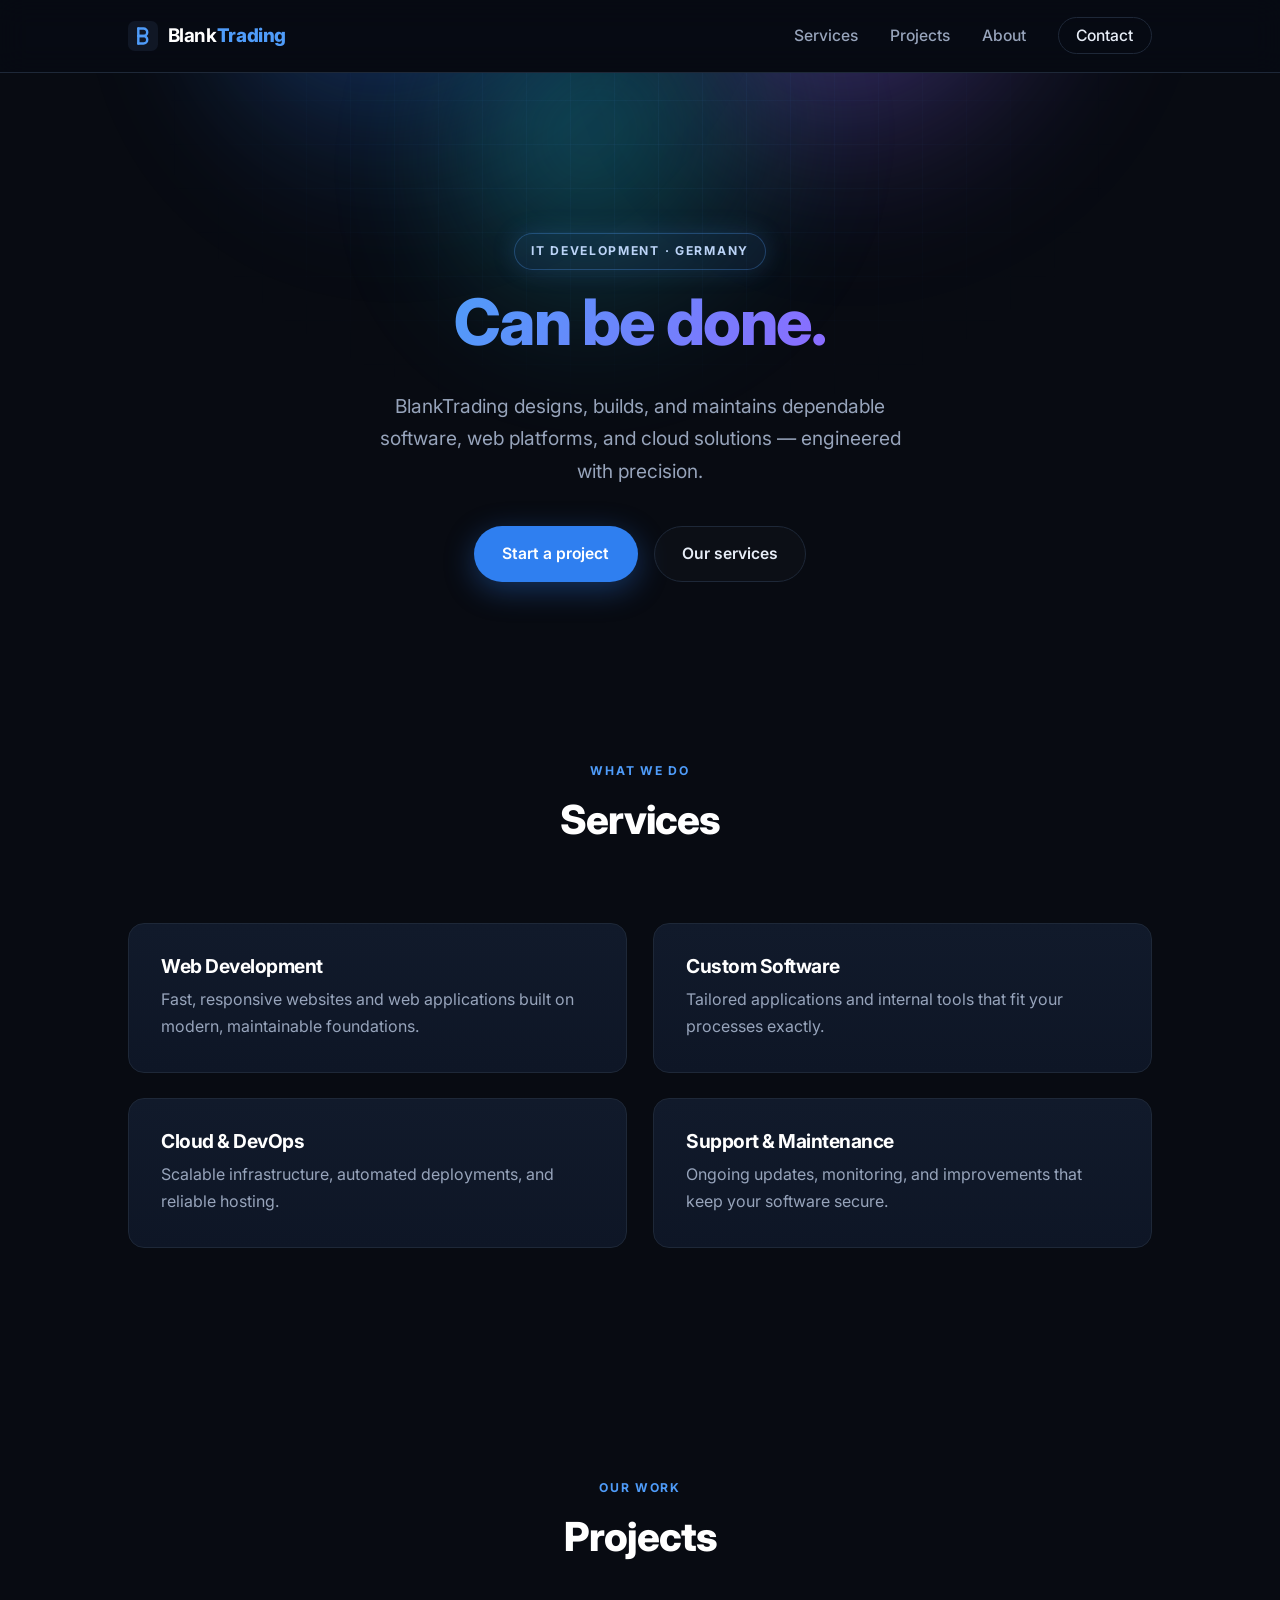
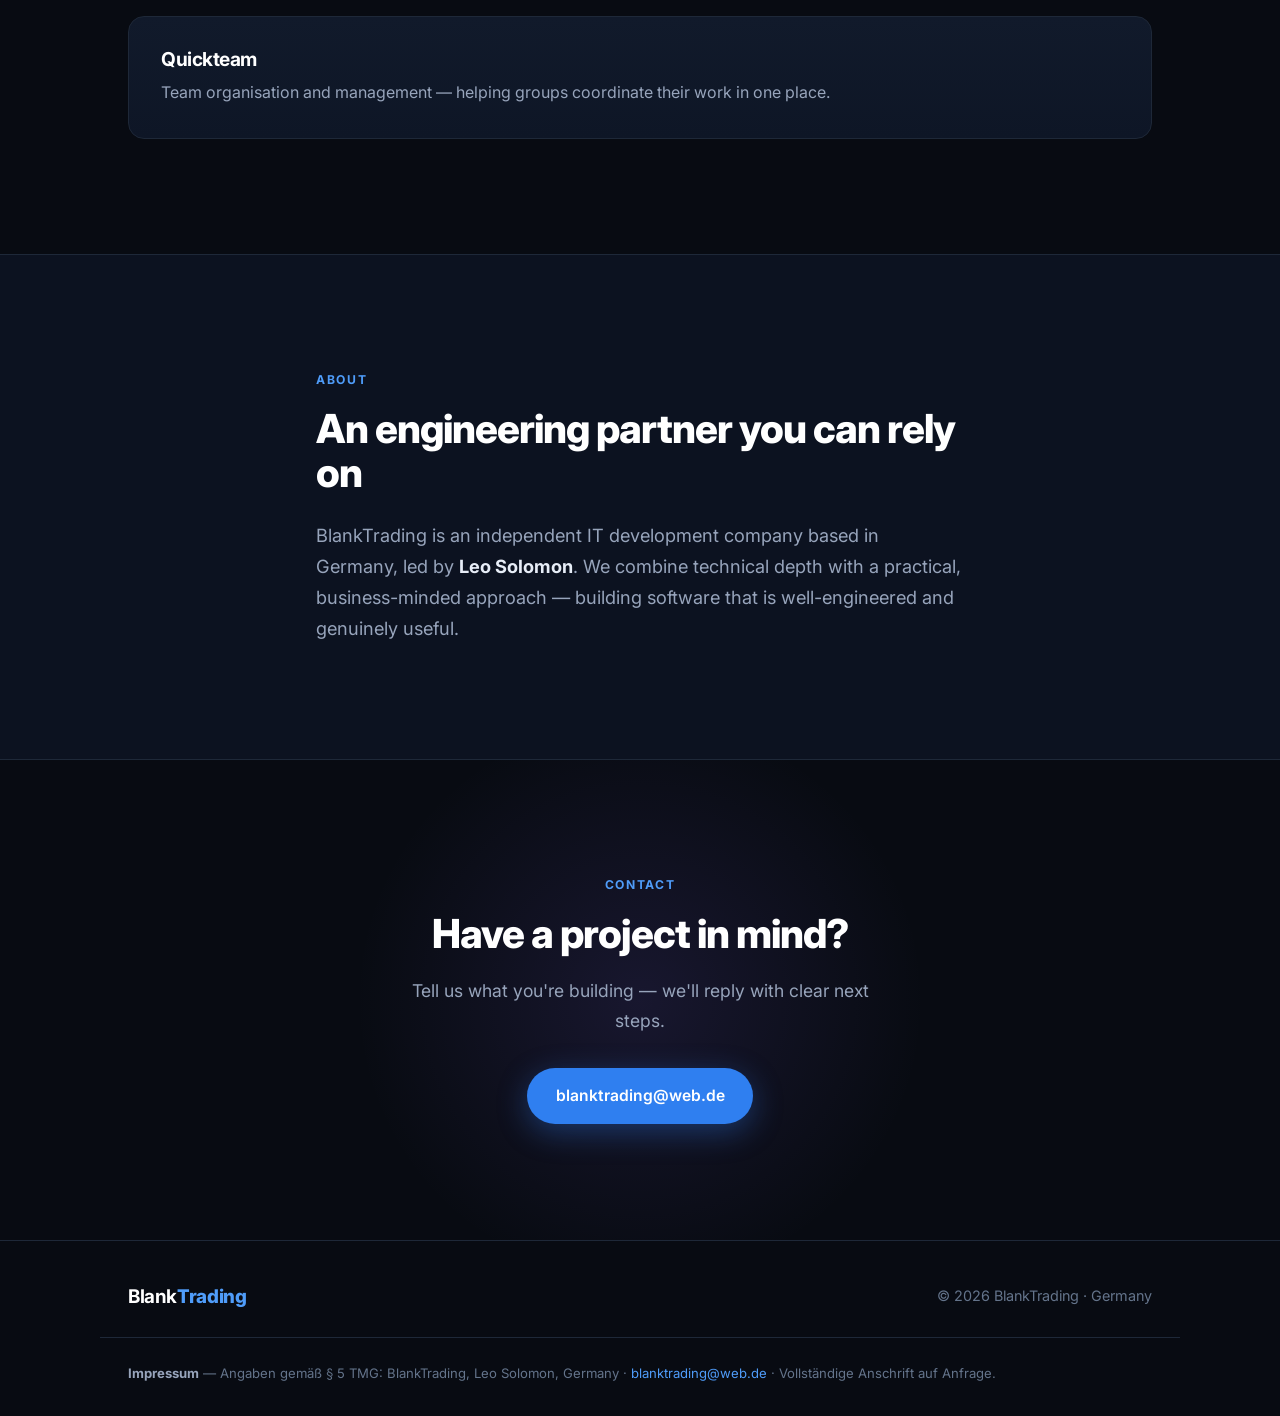
==== commit 88bc70b5: "Add scroll animations: directional reveals, progress bar, header state, hero parallax Co-Authored-By" ====
--- a/index.html
+++ b/index.html
@@ -14,6 +14,7 @@
 </head>
 <body>
   <a class="skip-link" href="#main">Skip to content</a>
+  <div class="scroll-progress" aria-hidden="true"></div>
 
   <header class="site-header" id="top">
     <div class="container header-inner">
@@ -147,10 +148,10 @@
         </div>
 
         <div class="projects-grid">
-          <article class="card card-anim">
+          <a class="card card-anim project-card" href="https://quickteam.at" target="_blank" rel="noopener">
             <h3>Quickteam</h3>
             <p>Team organisation and management — helping groups coordinate their work in one place.</p>
-          </article>
+          </a>
         </div>
       </div>
     </section>
--- a/styles.css
+++ b/styles.css
@@ -43,6 +43,7 @@
   html { scroll-behavior: auto; }
   *, *::before, *::after { animation: none !important; transition: none !important; }
   .reveal { opacity: 1 !important; transform: none !important; }
+  .scroll-progress { display: none !important; }
 }
 
 h1, h2, h3 { line-height: 1.12; letter-spacing: -0.025em; margin: 0 0 .5em; color: #fff; }
@@ -154,12 +155,25 @@
   backdrop-filter: saturate(160%) blur(14px);
   border-bottom: 1px solid var(--border);
 }
+.site-header::after {
+  content: "";
+  position: absolute;
+  left: 0; right: 0; bottom: -1px;
+  height: 1px;
+  background: var(--grad);
+  opacity: 0;
+  transition: opacity .35s ease;
+}
+.site-header.scrolled { background: rgba(8, 11, 18, .9); }
+.site-header.scrolled::after { opacity: .5; }
 .header-inner {
   display: flex;
   align-items: center;
   justify-content: space-between;
   height: 72px;
-}
+  transition: height .3s ease;
+}
+.site-header.scrolled .header-inner { height: 60px; }
 .brand { display: inline-flex; align-items: center; gap: .6rem; color: #fff; }
 .brand:hover { color: #fff; }
 .brand-mark { display: inline-flex; border-radius: 8px; transition: transform .3s ease; }
@@ -209,7 +223,7 @@
   text-align: center;
   overflow: hidden;
 }
-.hero-bg { position: absolute; inset: 0; z-index: 0; pointer-events: none; }
+.hero-bg { position: absolute; top: -30%; left: 0; right: 0; bottom: 0; z-index: 0; pointer-events: none; will-change: transform; }
 .orb {
   position: absolute;
   border-radius: 50%;
@@ -293,7 +307,8 @@
 
 /* ---------- Sections ---------- */
 .section { position: relative; padding: clamp(4.5rem, 9vw, 7.5rem) 0; }
-#services { padding-top: clamp(3rem, 6vw, 5rem); }
+#services { padding-top: clamp(2rem, 4vw, 3.25rem); }
+#services .section-head { margin-bottom: 5rem; }
 .section-alt { background: var(--bg-soft); border-top: 1px solid var(--border); border-bottom: 1px solid var(--border); }
 .section-head { max-width: 40rem; margin: 0 auto 3.5rem; text-align: center; }
 .section-head-left { text-align: left; margin-left: 0; margin-bottom: 1.5rem; }
@@ -303,13 +318,40 @@
   opacity: 0;
   transform: translateY(26px);
   transition: opacity .7s cubic-bezier(.2,.7,.2,1), transform .7s cubic-bezier(.2,.7,.2,1);
+  will-change: opacity, transform;
 }
 .reveal.in { opacity: 1; transform: none; }
+
+/* Directional variants — set via data-reveal in script.js */
+.reveal[data-reveal="left"]  { transform: translateX(-40px); }
+.reveal[data-reveal="right"] { transform: translateX(40px); }
+.reveal[data-reveal="scale"] { transform: scale(.92); }
+.reveal[data-reveal="left"].in,
+.reveal[data-reveal="right"].in,
+.reveal[data-reveal="scale"].in { transform: none; }
+
+/* ---------- Scroll progress bar ---------- */
+.scroll-progress {
+  position: fixed;
+  top: 0; left: 0;
+  height: 3px;
+  width: 100%;
+  transform: scaleX(0);
+  transform-origin: 0 50%;
+  background: var(--grad);
+  z-index: 200;
+  pointer-events: none;
+  box-shadow: 0 0 12px rgba(79,156,249,.55);
+}
 
 /* ---------- Grid / cards ---------- */
 .grid { display: grid; gap: 1.6rem; }
 .grid-2 { grid-template-columns: repeat(2, 1fr); }
 .projects-grid { display: grid; gap: 1.6rem; grid-template-columns: repeat(auto-fit, minmax(280px, 1fr)); }
+.project-card { display: block; color: inherit; }
+.project-card:hover { color: inherit; }
+.project-card h3 { transition: color .2s ease; }
+.project-card:hover h3 { color: var(--blue); }
 
 .card {
   position: relative;
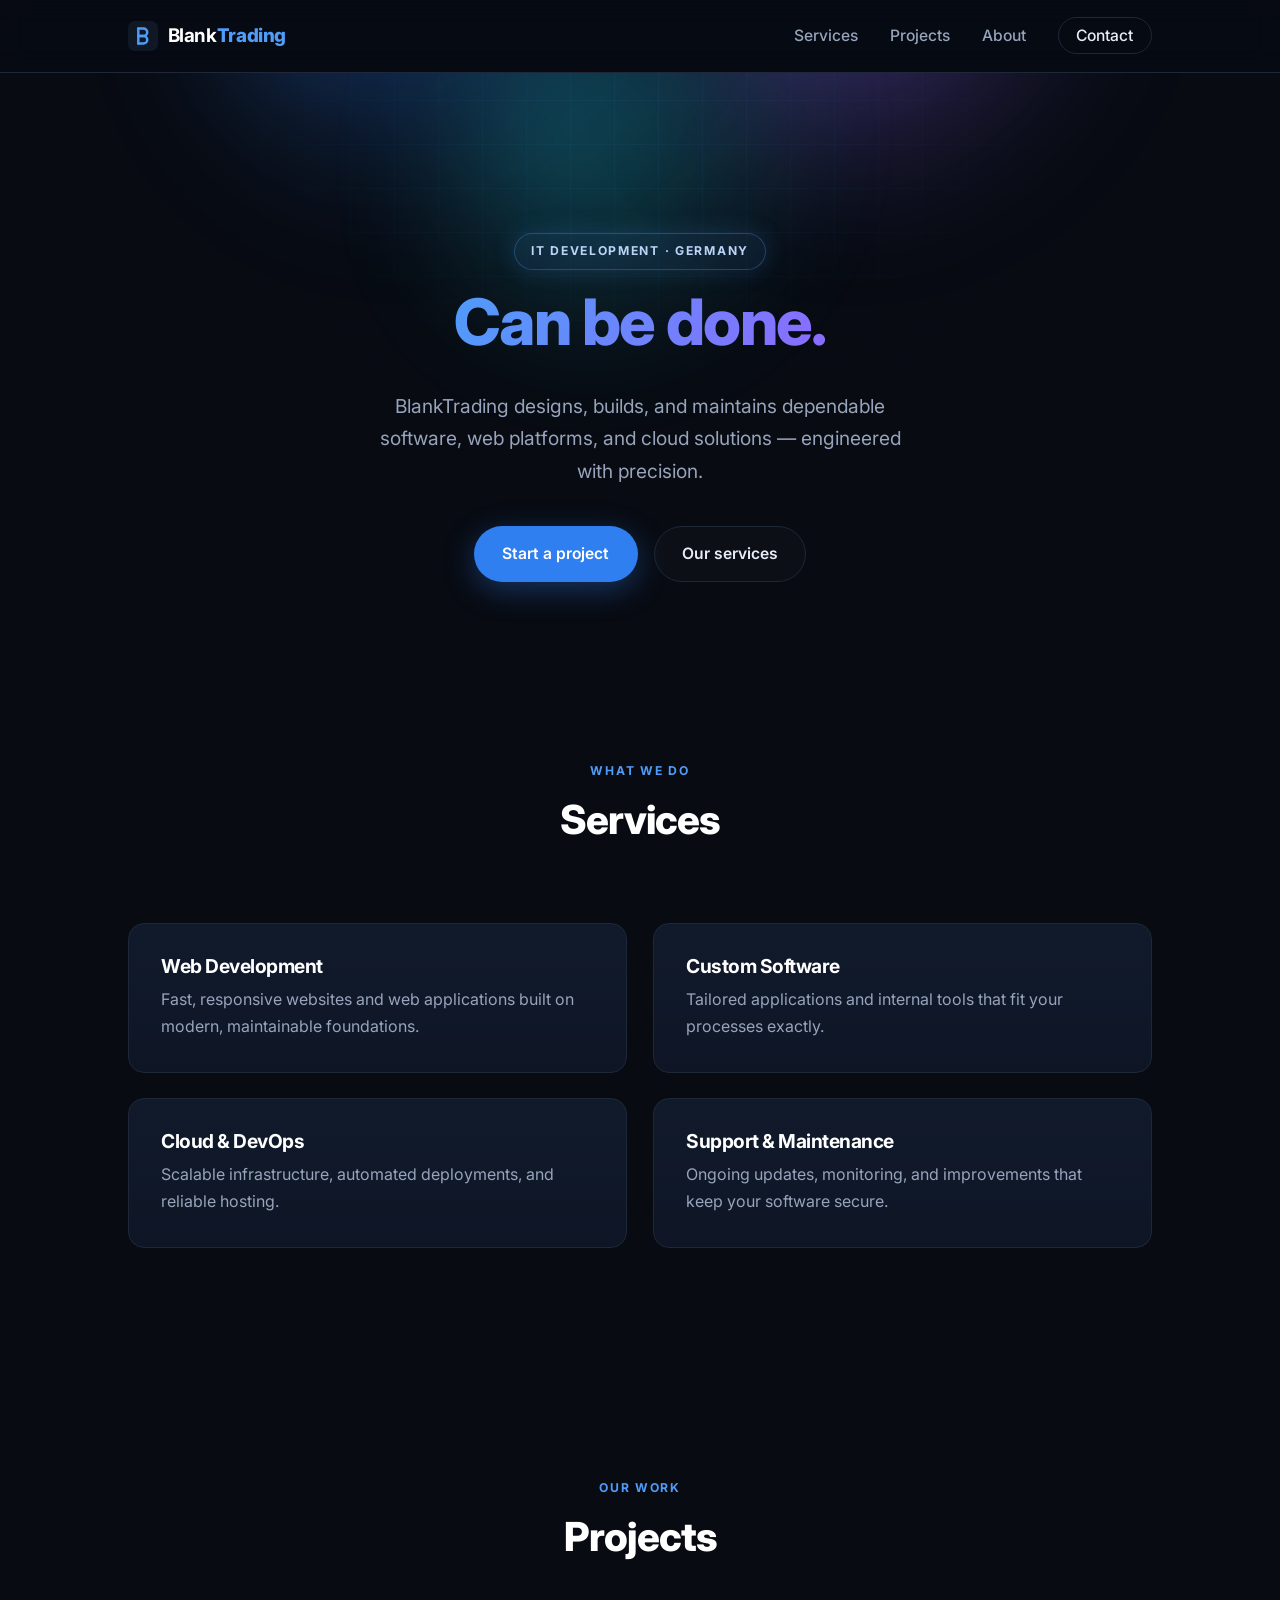
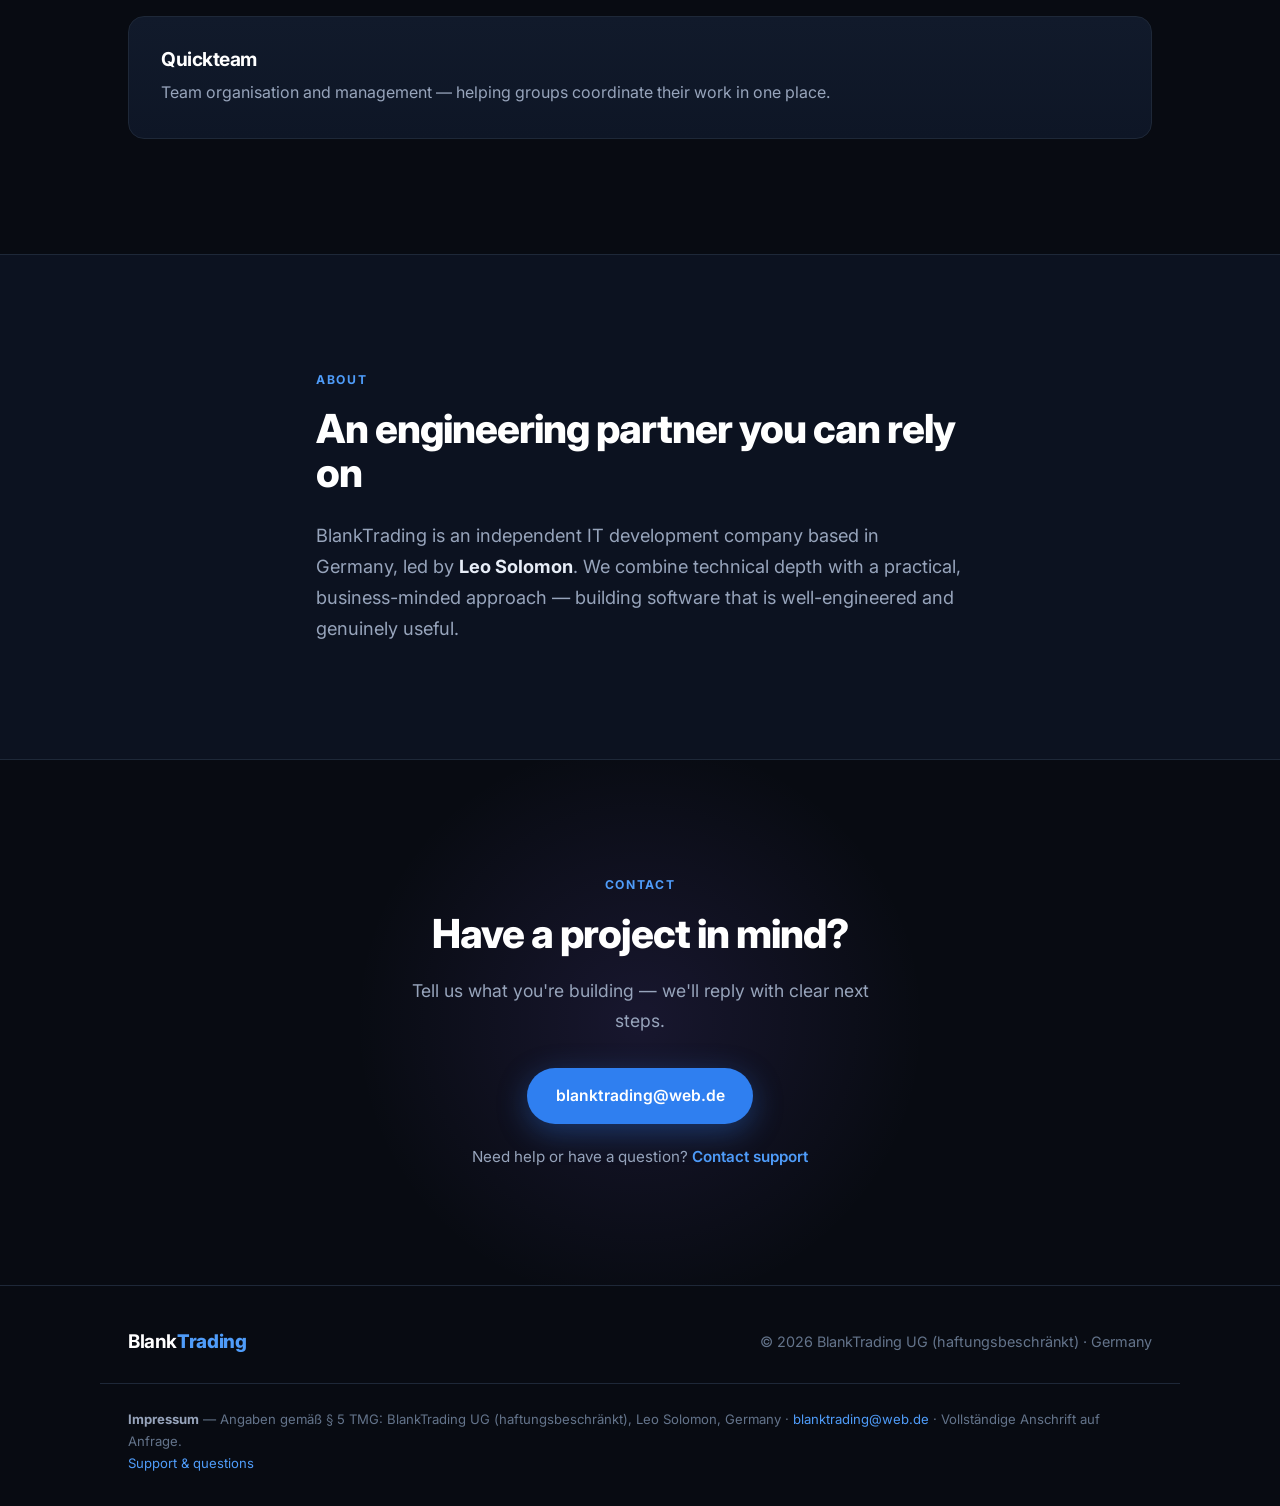
==== commit c95d7cca: "updated" ====
--- a/index.html
+++ b/index.html
@@ -3,7 +3,7 @@
 <head>
   <meta charset="UTF-8" />
   <meta name="viewport" content="width=device-width, initial-scale=1.0" />
-  <meta name="description" content="BlankTrading is a Germany-based IT development company building reliable software, web platforms, and cloud solutions." />
+  <meta name="description" content="BlankTrading UG (haftungsbeschränkt) is a Germany-based IT development company building reliable software, web platforms, and cloud solutions." />
   <meta name="theme-color" content="#0a0e17" />
   <title>BlankTrading — IT Development</title>
   <link rel="preconnect" href="https://fonts.googleapis.com" />
@@ -148,10 +148,10 @@
         </div>
 
         <div class="projects-grid">
-          <a class="card card-anim project-card" href="https://quickteam.at" target="_blank" rel="noopener">
+          <div class="card card-anim project-card">
             <h3>Quickteam</h3>
             <p>Team organisation and management — helping groups coordinate their work in one place.</p>
-          </a>
+          </div>
         </div>
       </div>
     </section>
@@ -179,6 +179,10 @@
         <h2>Have a project in mind?</h2>
         <p class="contact-lead">Tell us what you're building — we'll reply with clear next steps.</p>
         <a href="mailto:blanktrading@web.de" class="btn btn-primary">blanktrading@web.de</a>
+        <p class="contact-support">
+          Need help or have a question?
+          <a href="mailto:blanktrading@web.de?subject=Support%20request">Contact support</a>
+        </p>
       </div>
     </section>
   </main>
@@ -186,17 +190,20 @@
   <footer class="site-footer">
     <div class="container footer-inner">
       <span class="brand-name">Blank<strong>Trading</strong></span>
-      <p class="footer-copy">&copy; <span id="year">2026</span> BlankTrading · Germany</p>
+      <p class="footer-copy">&copy; <span id="year">2026</span> BlankTrading UG (haftungsbeschränkt) · Germany</p>
     </div>
 
     <!-- Impressum (legally required in Germany) -->
     <div class="container impressum" id="impressum">
       <p>
         <strong>Impressum</strong> — Angaben gemäß § 5 TMG:
-        BlankTrading, Leo Solomon, Germany ·
+        BlankTrading UG (haftungsbeschränkt), Leo Solomon, Germany ·
         <a href="mailto:blanktrading@web.de">blanktrading@web.de</a> ·
         Vollständige Anschrift auf Anfrage.
       </p>
+      <p class="footer-support">
+        <a href="mailto:blanktrading@web.de?subject=Support%20request">Support &amp; questions</a>
+      </p>
     </div>
   </footer>
 
--- a/styles.css
+++ b/styles.css
@@ -594,6 +594,9 @@
 }
 .contact-inner { position: relative; max-width: 34rem; margin: 0 auto; }
 .contact-lead { color: var(--muted); font-size: 1.1rem; margin: 0 0 2rem; }
+.contact-support { color: var(--muted); font-size: .95rem; margin: 1.25rem 0 0; }
+.contact-support a { color: var(--blue); font-weight: 600; text-decoration: none; }
+.contact-support a:hover { text-decoration: underline; }
 
 /* ---------- Footer ---------- */
 .site-footer {
@@ -613,6 +616,9 @@
 .impressum p { margin: 0; color: var(--faint); font-size: .82rem; line-height: 1.7; }
 .impressum strong { color: var(--muted); }
 .impressum a { color: var(--blue); }
+.footer-support { margin: .75rem 0 0; font-size: .85rem; }
+.footer-support a { color: var(--blue); text-decoration: none; }
+.footer-support a:hover { text-decoration: underline; }
 
 /* ---------- Responsive ---------- */
 @media (max-width: 720px) {
